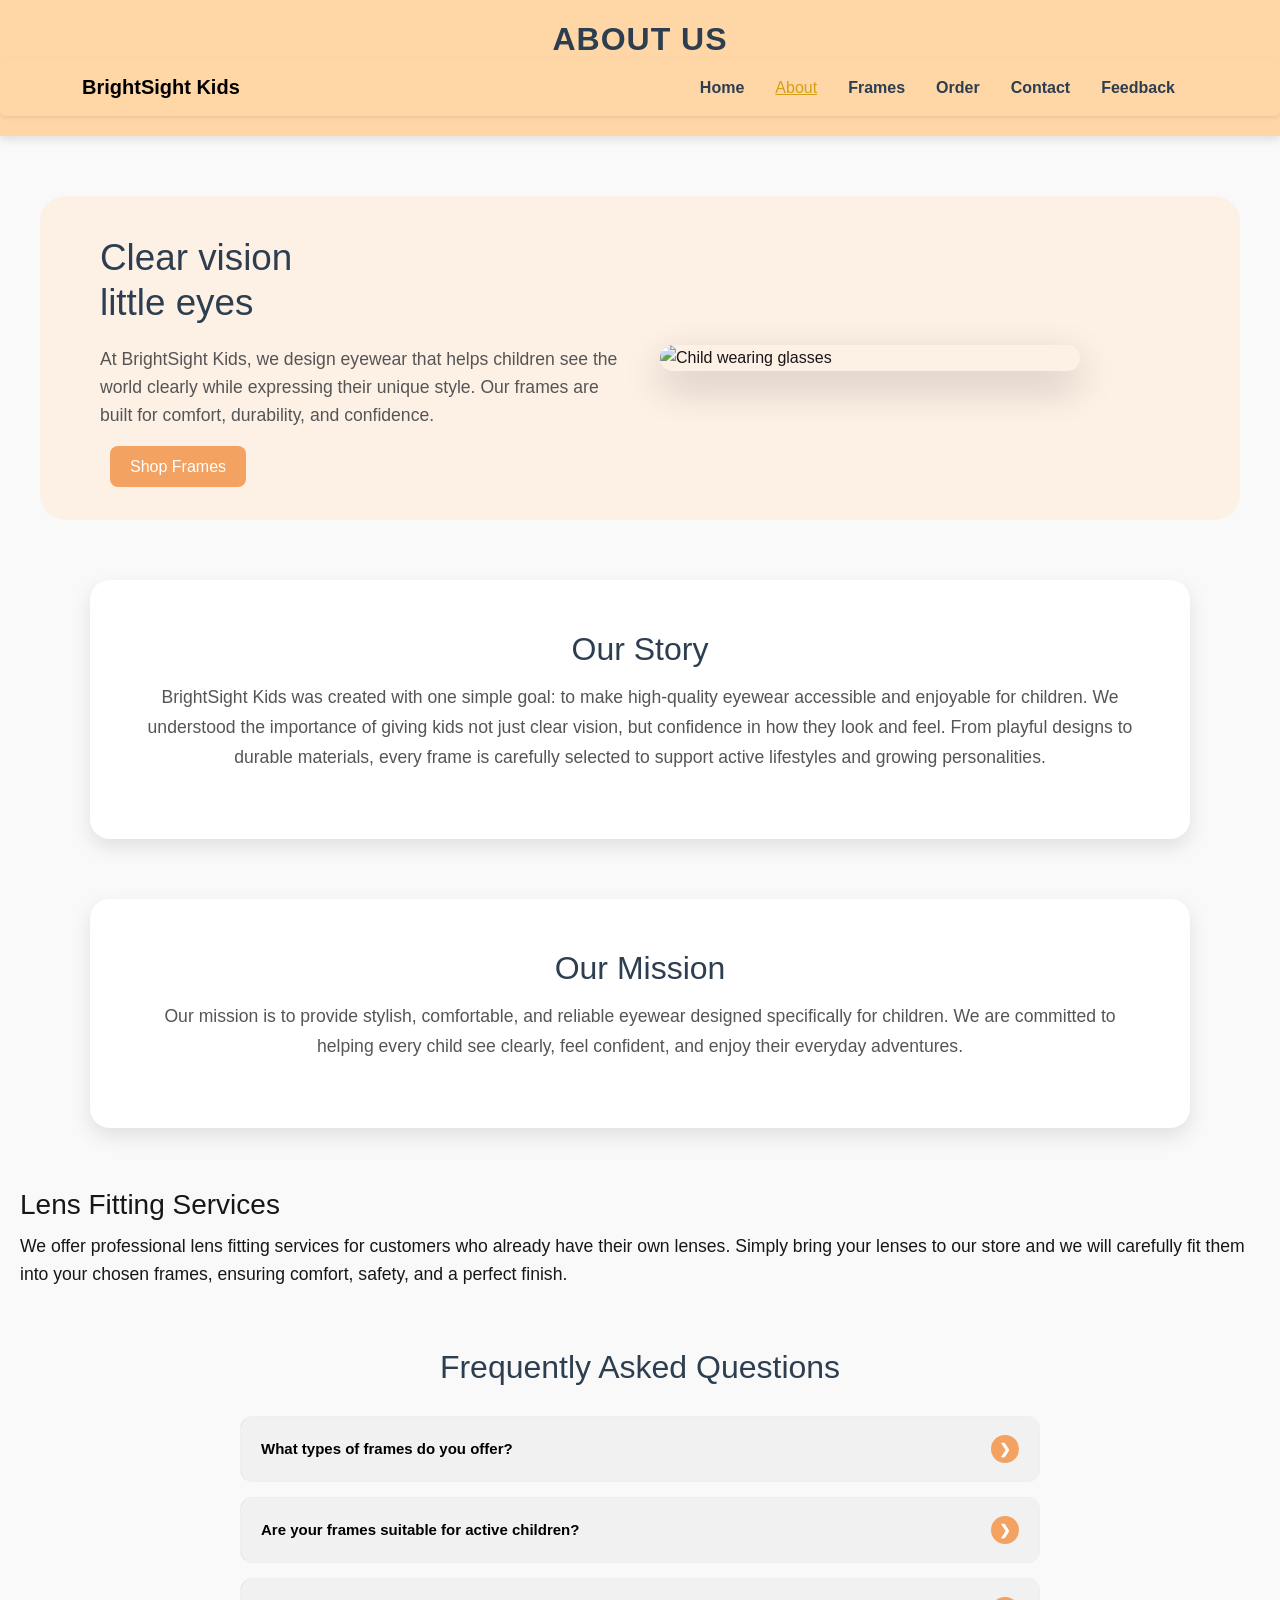
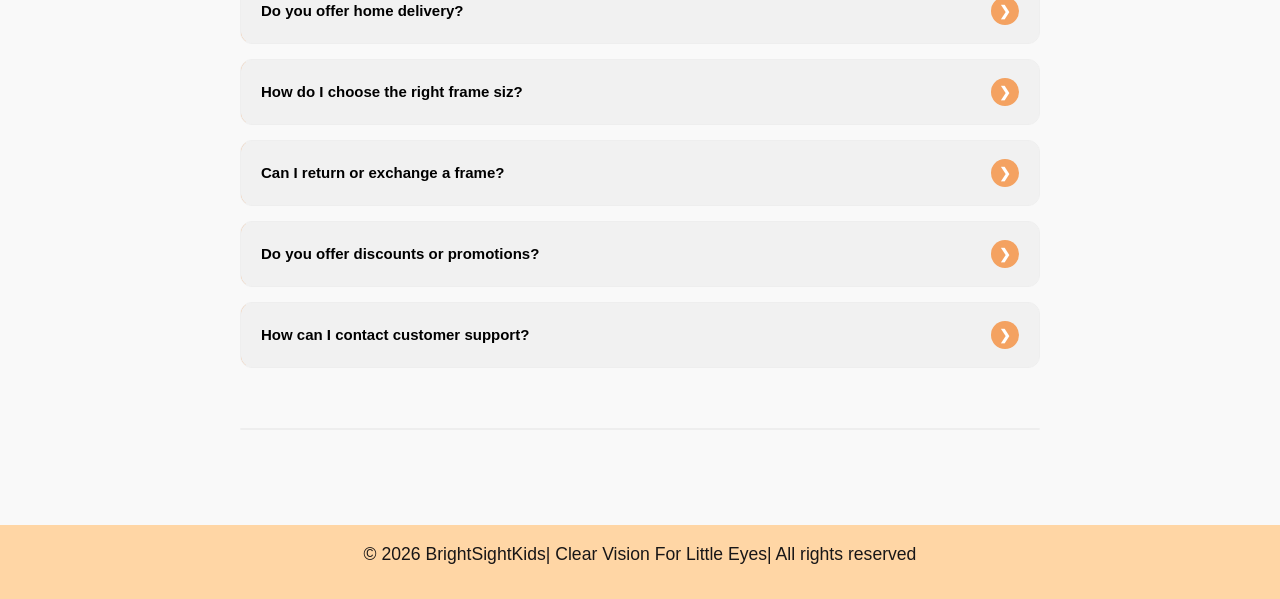
==== about.html @ ea816534 "Update about.html" ====
<!DOCTYPE html>
<html lan="eng">
    <head>
        <meta charset="UTF-8">
        <meta name="viewport" content="width=device-width, initial scale=1.0">
        <title>About BrightSight Kids</title>

    <!--Bootstrap CSS-->
    <link href="https://cdn.jsdelivr.net/npm/bootstrap@5.3.0/dist/css/bootstrap.min.css" rel="stylesheet">
    <!--Custom CSS-->
    <link rel="stylesheet" href="styles.css">

    </head>
    <body>
        
     <!--Bootstrap JS and dependencies-->
     <script src="https://cdn.jsdelivr.net/npm/@popperjs/core@2.11.6/dist/umd/popper.min.js"></script>
     <script src="https://cdn.jsdelivr.net/npm/bootstrap@5.3.0/dist/js/bootstrap.min.js"></script>

     <header>

        <h1>ABOUT US</h1>
        
         <nav class="navbar navbar-expand-lg navbar-light bg-pink shadow-sm rounded">
            <div class="container">
                <a class="navbar-brand fw-bold" href="index.html">BrightSight Kids</a>
                <button class="navbar-toggler" type="button" data-bs-toggle="collapse" data-bs-target="#navbarNav"
                aria-controls="navbarNav" aria-expanded="false" aria-label="Toggle navigation">
                    <span class="navbar-toggler-icon"></span>
                </button>

                <div class="collapse navbar-collapse" id="navbarNav">
                    <ul class="navbar-nav ms-auto">
                        <li class="nav-item">
                            <a class="nav-link fw-bold" href="index.html">Home</a>
                        </li>

                        <li class="nav-item">
                            <a class="nav-link active" href="about.html">About</a>
                        </li>  

                        <li class="nav-item">
                            <a class="nav-link fw-bold" href="products.html">Frames</a>
                        </li>

                        <li class="nav-item">
                            <a class="nav-link fw-bold" href="order.html">Order</a>
                        </li>

                        <li class="nav-item">
                            <a class="nav-link fw-bold" href="contact.html">Contact</a>
                        </li>

                        <li class="nav-item">
                            <a class="nav-link fw-bold" href="feedback.html">Feedback</a>
                        </li>
                    </ul>
                    </div>
            </div>
        </nav>
        
     </header>

<main>      
<section class="about-hero">

  <!-- LEFT TEXT -->
  <div class="about-text">
    <h1>Clear vision <br> little eyes</h1>

    <p>
      At BrightSight Kids, we design eyewear that helps children see the world clearly 
      while expressing their unique style. Our frames are built for comfort, durability, 
      and confidence.
    </p>
      
 <a href="products.html" class="btn-primary">Shop Frames</a>
  </div>

  <!-- RIGHT IMAGE -->
  <div class="about-image">
    <img src="https://i.pinimg.com/1200x/1b/c0/e7/1bc0e75b528fb33f37529cb65452feb9.jpg" alt="Child wearing glasses">
  </div>

</section>


<section class="about-section">

  <h2>Our Story</h2>

  <p>
    BrightSight Kids was created with one simple goal: to make high-quality eyewear 
    accessible and enjoyable for children. We understood the importance of giving kids 
    not just clear vision, but confidence in how they look and feel.
    
    From playful designs to durable materials, every frame is carefully selected to 
    support active lifestyles and growing personalities.
  </p>
</section>

<section class="about-section">

  <h2>Our Mission</h2>

  <p>
    Our mission is to provide stylish, comfortable, and reliable eyewear designed 
    specifically for children. We are committed to helping every child see clearly, 
    feel confident, and enjoy their everyday adventures.
  </p>

</section>
    
<section class="lens-card">

  <h3>Lens Fitting Services</h3>

  <p>
    We offer professional lens fitting services for customers who already have their 
    own lenses. Simply bring your lenses to our store and we will carefully fit them 
    into your chosen frames, ensuring comfort, safety, and a perfect finish.
  </p>

</section>

    
<section class="faq-section">

<h2>Frequently Asked Questions</h2>
    
      <div class="faq-container">
          <div class="faq-item">
              <button class="faq-question">
                  What types of frames do you offer?
               <span class="arrow">❯
              </button>
      <div class="faq-answer">
        <p>We offer a variety of stylish, durable, and comfortable eyewear frames designed specifically for children of all ages.</p>
      </div>
    </div>

    <div class="faq-item">
      <button class="faq-question">
          Are your frames suitable for active children?
      <span class="arrow">❯
      </button>     
<div class="faq-answer">
        <p>Yes! Our frames are built with durability in mind and are perfect for kids who are always on the move.</p>
      </div>
    </div>

    <div class="faq-item">
      <button class="faq-question">
          Do you offer home delivery?
      <span class="arrow">❯
      </button>
      <div class="faq-answer">
        <p>Yes, we offer home delivery as well as convenient in-store pickup options.</p>
      </div>
    </div>
    
 <div class="faq-item">
      <button class="faq-question">
          How do I choose the right frame siz?
          <span class="arrow">❯
      </button>
      <div class="faq-answer">
        <p>You can refer to our size guide or visit our store for assistance in selecting the perfect fit for your child.</p>
      </div>
    </div>

    <div class="faq-item">
      <button class="faq-question">
          Can I return or exchange a frame?
      <span class="arrow">❯
      </button>
      <div class="faq-answer">    
 <p>Yes, we offer exchanges within a specified period if the frame is unused and in original condition.</p>
      </div>
    </div>

    <div class="faq-item">
      <button class="faq-question">
          Do you offer discounts or promotions?
      <span class="arrow">❯
      </button>
      <div class="faq-answer">
        <p>Yes! We regularly offer promotions and special deals on selected frames.</p>
      </div>
    </div>
    
 <div class="faq-item">
      <button class="faq-question">
          How can I contact customer support?
    <span class="arrow">❯
      </button>
      <div class="faq-answer">
        <p>You can contact us through the Contact page or visit our store for assistance.</p>
      </div>
    </div>
          
  </div>
</section>
 <div class="faq-container">
    <div class="faq-item active">
</main>
     
<script>
const questions = document.querySelectorAll(".faq-question");

questions.forEach(btn => {
    btn.addEventListener("click", () => {
        const item = btn.parentElement;

        document.querySelectorAll(".faq-item").forEach(i => {
            if (i !== item) i.classList.remove("active");
        });

        item.classList.toggle("active");
        
  });
});
</script>

     <footer>
        <p>&copy; 2026 BrightSightKids| Clear Vision For Little Eyes| All rights reserved</p>
     </footer>
    </body>
</html>
---- styles.css ----
body {
    font-family: Verdana, sans-serif;
    color:rgb(24, 22, 23);
    background-color: #f9f9f9;
    margin: 0;
    padding: 0;
    line-height: 1.6;
}

header{
    background-color: #ffd6a5;
    color: #2c3e50;
    padding: 20px 0;
    text-align: center;
    font-family: 'Inter', sans-serif;
    font-size: 1rem;
    box-shadow: 0 4px 8px rgba(0,0,0,0.1);
}


header h1 {
    font-size: 2rem;
    font-weight: 600;
    font-family:'Poppins', sans-serif;
    margin: 0;
    letter-spacing: 1px;
}

.bg-pink {
    background-color: #ffd6a5 !important;
}

.navbar-nav .nav-link{
    color: #2c3e50 !important;
    margin-right: 15px;
    transition: background-color 0.3s, color 0.3s;
    border-radius: 5px;
    padding: 5px 10px;
}
.navbar-nav .nav-link:hover{
    background-color: lightpink !important;
    color: #fff !important;
    text-decoration: underline;
}
.navbar-nav .nav-link.active{
    color: #d4a017 !important;
    text-decoration: underline;
}

.about-hero {
    display: flex;
    align-items: center;
    gap: 40px;
    max-width: 1200px;  
    margin: 40px auto;   
    padding: 40px 60px;
    background: #fdf1e6;
    border-radius: 25px;
    animation: fadeUp 0.8s ease;
}

@keyframes fadeUp {
    from {
        opacity: 0;
        transform: translateY(20px);
    }
    to { 
        opacity: 1;
        transform: translateY(0);
    }
}

.about-text {
    flex: 1;
}

.about-text h1 {
    font-size: 2.3rem;
    color: #2c3e50;
    margin-bottom: 20px;
}

.about-text p {
    color: #555;
    line-height: 1.6;
    margin-bottom: 25px;
}

.about-image {
    flex: 1;
}

.about-image img {
    width: 100%;
    max-width: 420px;
    max-height: 300px;
    object-fit: cover;
    border-radius: 20px;
    box-shadow: 0 15px 40px rgba(0,0,0,0.2);
}

.about-section {
    max-width: 1100px;             
    margin: 60px auto;   
    padding: 50px;
    background: white;
    border-radius: 20px;
    box-shadow: 0 8px 20px rgba(0,0,0,0.10);  
}

.about-section h2 {
    font-family: 'Poppins', sans-serif;
    font-size: 2rem;
    margin-bottom: 15px;
    color: #2c3e50;
    text-align:center;
}
.about-section p {
    color: #555;
    line-height: 1.7;
    text-align: center;
}

.faq-section {
    width: 90%;
    margin: 60px auto;
    text-align: center;
}

.faq-section h2 {
    font-family: 'Poppins', sans-serif;
    font-size: 2rem;
    margin-bottom: 30px;
    color: #2c3e50;
}

.faq-container {
    max-width: 800px;
    margin: auto;
}

/* EACH ITEM */
.faq-item {
    background: #f5f5f5;
    margin-bottom: 15px;
    border: 1px solid #eee;
    border-radius: 12px;
    overflow: hidden;
    transition: 0.3s;
    position: relative;
}
.faq-item::before {
    content: "";
    position: absolute;
    left: 0;
    top: 0;
    height: 100%;
    width: 5px;
    background: #f4a261;
    border-radius: 5px;
}
    

.faq-question {
    font-weight: 600;
    width: 100%;
    padding: 18px 20px;
    text-align: left;
    background: #f1f1f1;
    border: none;
    font-size: 15px;
    cursor: pointer;
    position: relative;
    display: flex;
    justify-content: space-between;
    align-items: center;
}

.faq-item.active .faq-question {
    background: #f4a261;   
    color: white;
}

.faq-answer {
    max-height: 0;
    overflow: hidden;
    background: white;
    transition: max-height 0.3s ease;
    padding: 0 20px;
}

.faq-answer p {
    margin: 15px 0;
}

.faq-item.active .faq-answer {
    max-height: 150px;
    padding: 10px 20px 15px;
}
.arrow{
    background: #f4a261;
    color: white;
    border-radius: 50%;
    padding: 6px 10px;
    font-size: 14px;
    width: 28px;
    height: 28px;
    display: flex;
    align-items: center;
    justify-content: center;
    transition: 0.3s;
}
.faq-item.active .arrow {
    transform: rotate(90deg);
    width: 28px;
    height: 28px;
    background: #f4a261;
    color: white;
    border-radius: 50%;
    dispaly: flex;
}
.split-section{
    display: flex;
    align-items: center;
    justify-content: space-between;
    gap: 60px;
    padding: 40px 20px;
    max-width: 1100px;
    margin: 40px auto;
    background: #e0e4ea;
    border-radius: 20px;
}

/*left side text*/
.section-text{
    flex: 1;
}
/* TEXT */
.section-text p{
    color: #555;
    line-height: 1.6;
    margin-bottom: 20px;
}
.section-text h1{
    font-size: 2.5rem;
    font-weight: bold;
    color: #2c3e50;
    margin-bottom: 15px;
}
.section-text h2{
    font-family: 'Poppins', sans-serif;
    font-weight: 600;
    font-size: 2rem;
    color: #2c3e50;
}
        
/*right grid*/
.section-grid{
    flex: 1;
    display: grid;
    grid-template-columns: repeat(2,1fr);
    gap: 20px;
}
/*product card*/
.section-card{
    background: #ffffff;
    padding: 18px;
    border-radius: 18px;
    text-align: center;
    box-shadow: 0 10px 25px rgba(0,0,0,0.08);
    transition: transform 0.25s ease;
}
.section-card:hover{
    transform: translateY(-6px);
}
.section-card img{
    width: 100%;
    height: 150px;
    object-fit: cover;
    border-radius: 12px;
}
.card-title{
    margin-top: 12px;
    font-weight: 600;
}

/*mobile responsiveness*/
@media (max-width: 768px) {
    .split-section{
        flex-direction: column;
    }
    
    .section-grid{
        grid-template-columns: 1fr;
    }
}

main{
    padding: 20px;
    max-width: 100%;
    margin: 0 auto;
}
main img{
    max-width: 100%;
    height: auto;
    display: block;
    margin: 20px 0;
}
.main-container{
    width: 70%;
    margin: auto;
}

.page-content{
    padding: 60px 20px;
}
.page-content p{
    margin-top: 30px;
}

p{
    font-size: 1.1em;
}

a{
    color:lightpink;
    text-decoration: none;
}
a:hover{
    text-decoration: underline;
}

img{
    border: none;
    border-radius: 10px
}

.image-row {
    display: flex;
    justify-content: center;
    gap: 20px;
    flex-wrap: wrap;
}
.item {
    text-align: center;
    background-color: #fff0f5;
    padding: 15px;
    border-radius: 12px;
    width: 180px;
    box-shadow: 0 4px 8px rgba(0,0,0,0.1);
}

.item p{
    margin: 3px 0;
    text-align: left;
    line-height: 1.2;
    font-size: 14px
}

.item img {
    width: 180px;
    height: 180px;
    object-fit: cover;
    border: none;
    border-radius: 10px;
}

.image-row img {
    width: 200px;
    height: 200px;
    object-fit: cover;
    border: none;
    border-radius: 10px;
}

.age-nav{
    display: flex;
    gap: 20px;
    margin: 40px 0;
}
 .age-card{
    display: flex;
    align-items: center;
    gap: 15px;
    background: white;
    border-radius: 14px;
    padding: 12px;
    text-decoration: none;
    color: black;
    width: 300px;
    box-shadow: 0 4px 14px rgba(0,0,0,0.08);
    transition: transform 0.3s ease, box-shadow 0.3s ease;
 }
.age-card:hover{
    transform: translateY(-4px);
    box-shadow: 0 8px 24px rgba(0,0,0,0.15);
}
.age-card img{
    width: 70px;
    height: 70px;
    border-radius: 10px;
    object-fit: cover;
}

.age-info span{
    font-size: 14px;
    color: #777;
}

.age-info strong {
    display: block;
    font-size: 16px;
}
 
 .gender-title {
    margin-top: 30px;
    margin-bottom: 15px;
    font-size: 20px;
    color: #444;
}

.collection-section {
    padding: 60px 20px;
}
.product-grid {
    display: grid;
    grid-template-columns: repeat(auto-fit, minmax(250px, 1fr));
    gap: 20px;
    margin-bottom: 40px;
}

.product-grid img{
    width: 100%;
    height: 180px;
    border-radius: 8px;
    box-shadow: 0 4px 12px rgba(0,0,0,0.1);
    object-fit: cover;
    margin-bottom: 10px;
}
/*for product cards accross all pages*/
.product-card{
    background: #ffffff;
    border: 1px solid #ddd;
    border-radius: 10px;
    position: relative;
    padding: 20px;
    box-shadow: 0 6px 18px rgba(0,0,0,0.08);   
}

.product-card img{
    width: 100%;
    height: 180px;
    object-fit: cover;
    border-radius: 8px;
    margin-bottom: 10px;
}

.product-name{
    margin-top: 8px;
    font-size: 15px;
    font-weight: 600;
}

.product-size{
    font-size: 13px;
    color: #666;
    margin: 2px 0;
}

.product-price{
    font-size: 14px;
    font-weight: bold;
    color: #000;
    margin-top: 4px;
}
h3 {
    margin: 10px 0;
}
.small-boxes{
    display: flex;
    gap: 20px;
    margin-top: 15px;
}
small-boxes div{
    width: 180px;
}
    
 /*contact page css*/
.contact-form{
    max-width: 600px;
    margin: auto;
    margin-bottom: 60px;
}
.form-control:focus{
    border-color: #f4a261;
    box-shadow: 0 0 0 0.2rem rgba(244,162,97,0.25);
}
.contact-details{
    text-align: center;
    margin-top: 30px;
}
.contact-title {
    text-align: center;
    font-weight: 600px;
    margin-top: 40px;
}
.required{
    color: #f4a261;
    font-weight: bold;
}
.contact-subtitle {
    text-align: center;
    color: #666;
    margin-bottom: 20px;
}
.peach-section{
    background: #FFF1E6;
    padding: 60px 20px;
    margin-top: 50px;
    position: relative;
}
.info-box{
    background: #ffffff;
    border-radius: 14px;
    padding: 28px;
    max-width: 420px;
    margin: auto;
    box-shadow: 0 12px 30px rgba(0,0,0,0.08);
}
.peach-section::after{
    content:"";
    position: absolute;
    bottom: 0;
    left: 0;
    width: 100%;
    height: 80px;
    background: #ffffff;
    border-top-left-radius: 100% 80px;
    border-top-right-radius: 100px 80px;
}
    
.info-box h3{
        text-align: center;
        margin-bottom: 20px;
}
.info-item{
    display: block;
    gap: 14px;
    margin-bottom: 18px;
    font-size: 15px;
    color: #333;
}
.icon{
    color: #FF6A00;
    font-size: 20px;
}
    
    
.name-input{
    padding: 10px;
    border-radius: 8px;
}

/*feedback page css*/
.feedback-form{
    max-width: 600px;
    margin: auto;
}
.example-text{
    font-size: 0.85rem;
    color: #777;
}
.feedback-title{
    margin-top: 60px;
    text-align: center;
}

/*order page and frames pages*/
.order-form {
    max-width: 700px;
    margin: auto;
    background: white;
    padding: 30px;
    border-radius: 12px;
    box-shadow: 0 6px 20px rgba(0,0,0,0.08);
}
.section-title {
    margin-top: 30px;
    margin-bottom: 10px;
    font-weight: bold;
}
.total {
    margin-top: 15px;
    font-size:  18px;
}
    
label {
    display: block;
    margin-top: 15px;
    margin-bottom: 6px;
    font-weight: bold;
}
input[type="number"],
input[type="text"],
input[type="email"],
select,
textarea {
    width: 100%;
    padding: 10px;
    margin-top: 5px;
    border: 1px solid #ccc;
    border-radius: 5px;
}
input[type="radio"] {
    margin-top: 12px;
    margin-right: 8px;
}
.selected-box {
    background: #fff3e0;
    padding: 15px;
    border-radius: 8px;
}
    .next-btn,
    .submit-btn {
        background: #f57c00;
        color: white;
        border: none;
        padding: 14px 25px;
        margin-top: 25px;
        border-radius: 6px;
        font-size: 16px;
        cursor: pointer;
    }
.next-btn:hover,
.submit-btn:hover {
    background: #e06d00;
}
        
textarea {
    height: 100px;
}
.top-check{
    position: absolute;
    top: 15px;
    right: 15px;
}
.top-check input[type="checkbox"]{
   width: 18px;
   height: 18px;
   cursor: pointer;
}
.btn-primary{
    background-color: #f4a261 !important;
    color: white;
    border: none;
    padding: 12px 20px;
    border-radius: 8px;
    text-decoration: none;
    margin: 10px;
    cursor: pointer;
}
.btn-outline{
    border: 2px solid #f4a261;
    color:#f4a261;
    padding: 10px 18px;
    border-radius: 8px;
    text-decoration: none;
}
footer{
    width: 100%;
    background-color:#ffd6a5;
    text-align: center;
    padding: 15px;
    margin-top: 60px;
}
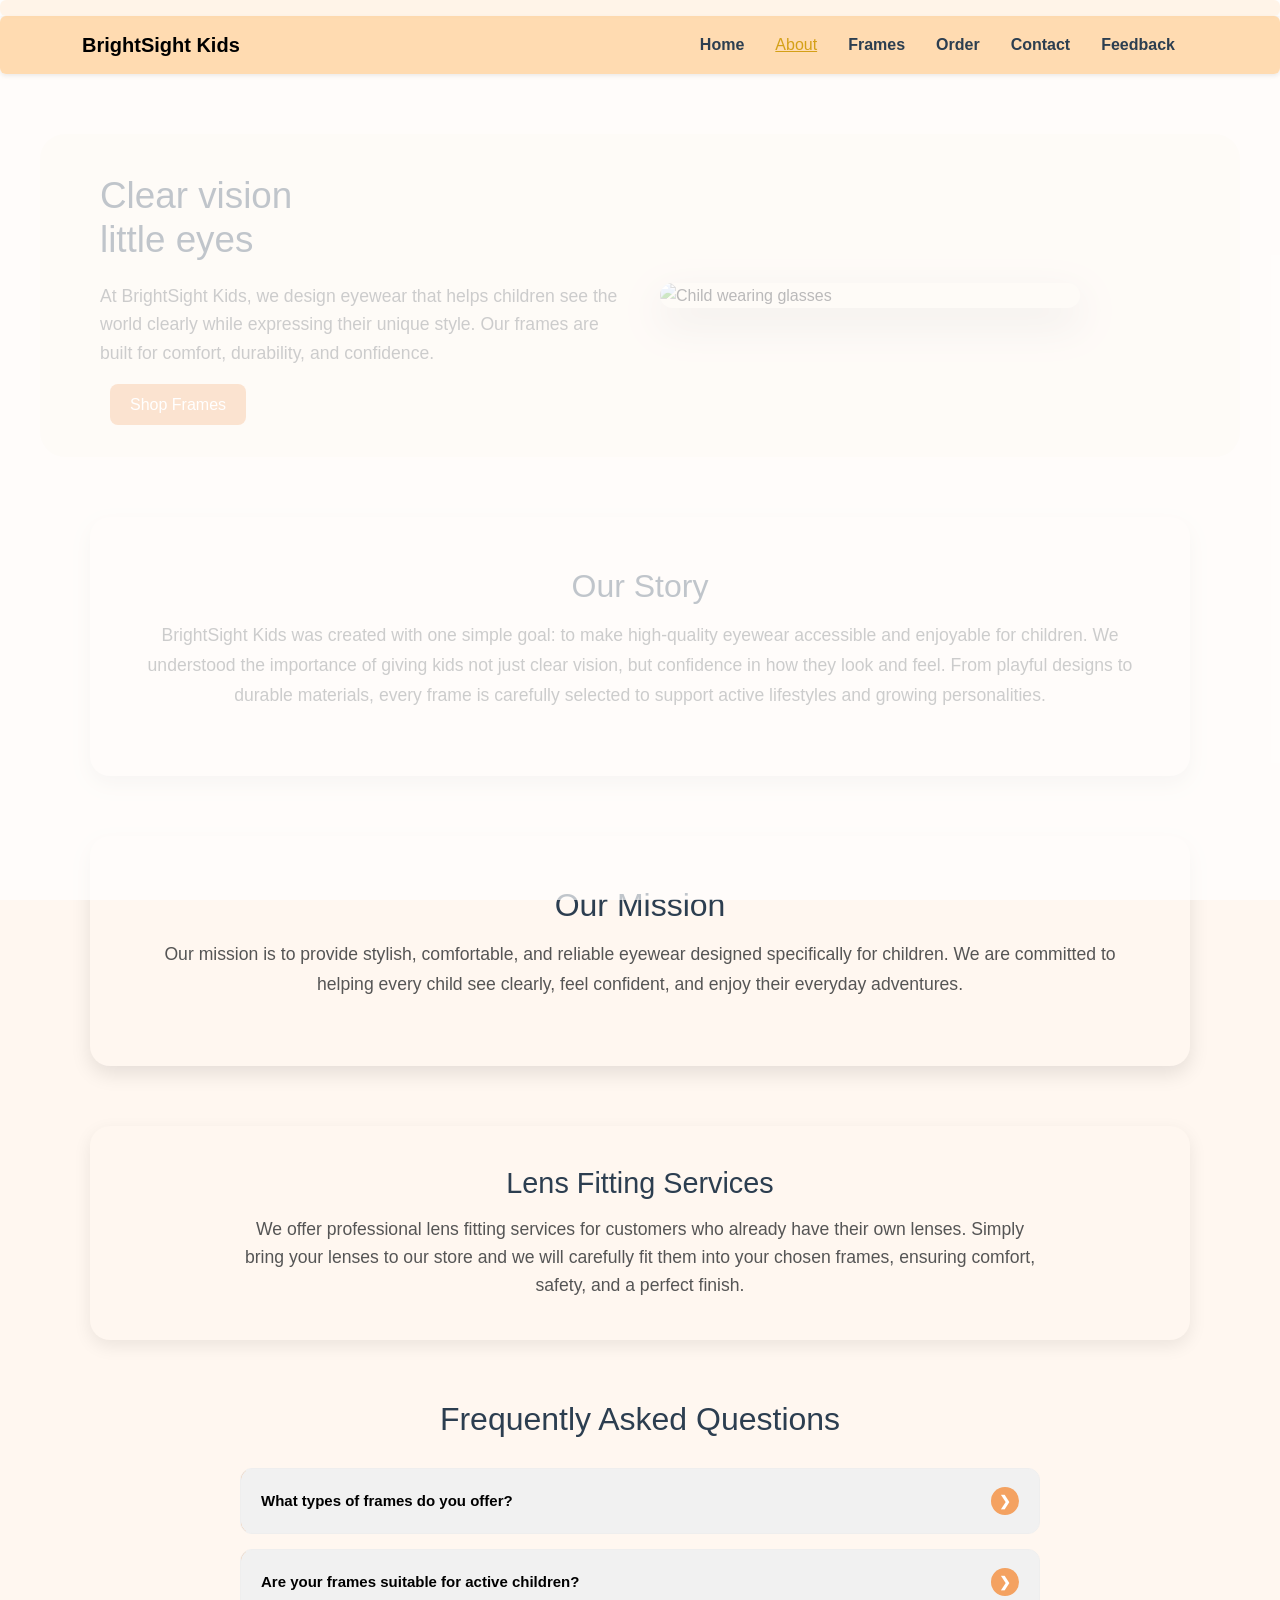
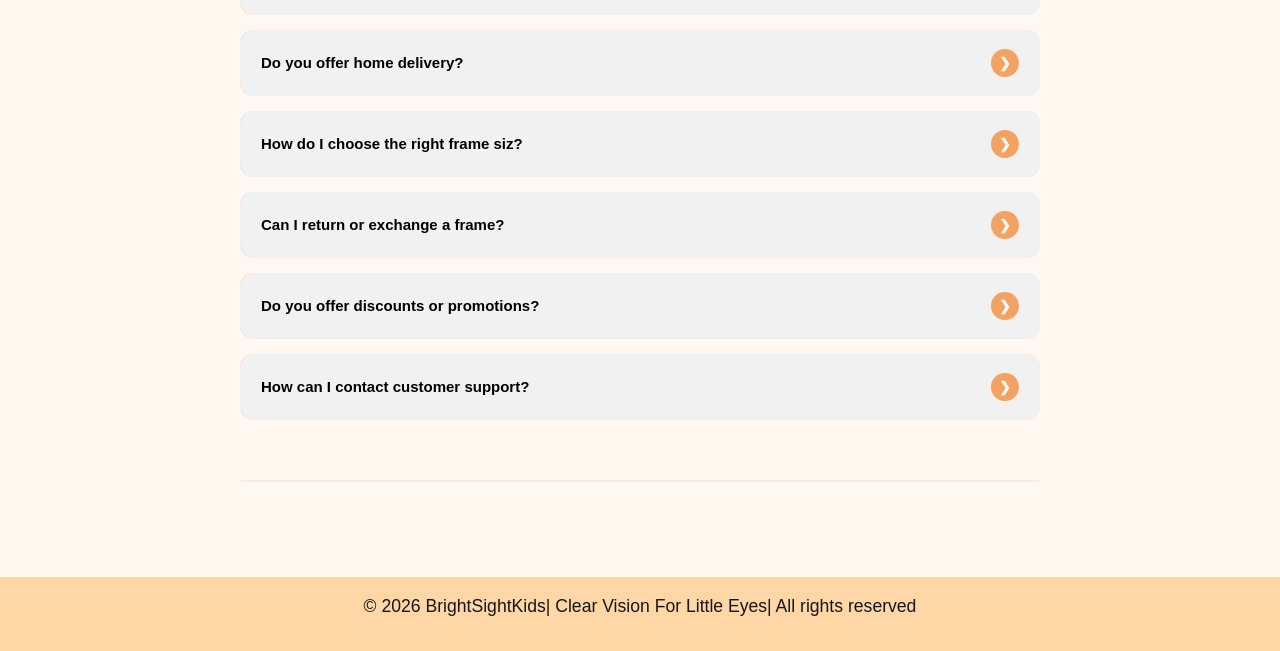
==== commit a9a734c3: "Update about.html" ====
--- a/about.html
+++ b/about.html
@@ -17,9 +17,10 @@
      <script src="https://cdn.jsdelivr.net/npm/@popperjs/core@2.11.6/dist/umd/popper.min.js"></script>
      <script src="https://cdn.jsdelivr.net/npm/bootstrap@5.3.0/dist/js/bootstrap.min.js"></script>
 
-     <header>
-
-        <h1>ABOUT US</h1>
+      <header><header class="navbar navbar-expand-lg navbar-light bg-pink shadow-sm rounded"> 
+    </nav>
+</header>
+
         
          <nav class="navbar navbar-expand-lg navbar-light bg-pink shadow-sm rounded">
             <div class="container">
--- a/styles.css
+++ b/styles.css
@@ -1,33 +1,41 @@
 body {
-    font-family: Verdana, sans-serif;
+    font-family: 'Poppins', sans-serif;
     color:rgb(24, 22, 23);
-    background-color: #f9f9f9;
+    background-color: #fff7f0;
     margin: 0;
     padding: 0;
     line-height: 1.6;
 }
 
 header{
-    background-color: #ffd6a5;
-    color: #2c3e50;
-    padding: 20px 0;
-    text-align: center;
-    font-family: 'Inter', sans-serif;
-    font-size: 1rem;
-    box-shadow: 0 4px 8px rgba(0,0,0,0.1);
+    margin: 0;
+    padding: 0;
 }
 
 
 header h1 {
-    font-size: 2rem;
+    font-size: 2.4rem;
     font-weight: 600;
     font-family:'Poppins', sans-serif;
     margin: 0;
-    letter-spacing: 1px;
+    letter-spacing: 2px;
+    color: #2c3e50
+}
+
+header::before {
+    content: "";
+    position: absolute;
+    inset: 0;
+    background: rgba(255, 255, 255, 0.7);
+}
+
+header * {
+    position: relative;
+    z-index: 1;
 }
 
 .bg-pink {
-    background-color: #ffd6a5 !important;
+    background-color: rgba(255, 214, 165, 0.85) !important;
 }
 
 .navbar-nav .nav-link{
@@ -103,7 +111,7 @@
     max-width: 1100px;             
     margin: 60px auto;   
     padding: 50px;
-    background: white;
+    background: #fff7f0;
     border-radius: 20px;
     box-shadow: 0 8px 20px rgba(0,0,0,0.10);  
 }
@@ -120,6 +128,34 @@
     line-height: 1.7;
     text-align: center;
 }
+
+
+.lens-card {
+    max-width: 1100px;
+    margin: 40px auto;
+    padding: 40px;
+
+    background: #fff7f0; 
+    border-radius: 20px;
+
+    box-shadow: 0 6px 18px rgba(0,0,0,0.08);
+    text-align: center;
+}
+
+.lens-card h3 {
+    font-size: 1.8rem;
+    color: #2c3e50;
+    margin-bottom: 15px;
+    font-family: 'Poppins', sans-serif;
+}
+
+.lens-card p {
+    color: #555;
+    line-height: 1.6;
+    max-width: 800px;
+    margin: auto;
+}
+
 
 .faq-section {
     width: 90%;
@@ -217,7 +253,7 @@
     background: #f4a261;
     color: white;
     border-radius: 50%;
-    dispaly: flex;
+    display: flex;
 }
 .split-section{
     display: flex;
@@ -227,7 +263,7 @@
     padding: 40px 20px;
     max-width: 1100px;
     margin: 40px auto;
-    background: #e0e4ea;
+    background: transparent;
     border-radius: 20px;
 }
 
@@ -283,6 +319,64 @@
     margin-top: 12px;
     font-weight: 600;
 }
+
+.hero {
+    max-width: 1100px;
+    margin: 0 auto;
+    text-align: center;
+    padding: 40px 20px;
+}
+
+.hero-image img {
+    width: 100%;
+    height: 320px;
+    object-fit: cover;
+    border-radius: 12px;
+}
+
+.hero-image img {
+    filter: brightness(0.95);
+}
+
+.hero-content {
+    margin-top: 40px;
+}
+
+.hero-content h1 {
+    font-size: 36px;
+    font-weight: 600;
+    color: #2c3e50;
+
+    margin-bottom: 10px;
+}
+
+.hero-content p {
+    max-width: 600px;
+    margin: 0 auto 20px;
+
+    color: #555;
+    font-size: 16px;
+}
+
+.hero-btn {
+    background: #f4a261;
+    color: white;
+
+    padding: 12px 25px;
+    border-radius: 8px;
+
+    text-decoration: none;
+    display: inline-block;
+
+    transition: 0.3s ease;
+}
+
+.hero-btn:hover {
+    background: #e38b3a;
+}
+
+
+
 
 /*mobile responsiveness*/
 @media (max-width: 768px) {
@@ -373,38 +467,75 @@
     border-radius: 10px;
 }
 
+.intro-text {
+    text-align: center;
+
+    font-size: 1.1rem;
+    color: #555;
+
+    margin: 30px 0;
+}
 .age-nav{
     display: flex;
-    gap: 20px;
-    margin: 40px 0;
+    justify-content: center;
+    gap: 25px;
+    margin: 40px auto;
+    max-width: 1000px;
+    
 }
  .age-card{
     display: flex;
     align-items: center;
     gap: 15px;
-    background: white;
+    background: fff7f0;
     border-radius: 14px;
     padding: 12px;
     text-decoration: none;
     color: black;
-    width: 300px;
-    box-shadow: 0 4px 14px rgba(0,0,0,0.08);
-    transition: transform 0.3s ease, box-shadow 0.3s ease;
+    width: 280px;
+    box-shadow: 0 6px 18px rgba(0,0,0,0.08);
+    transition: all 0.3s ease;
  }
+.age-card:hover {
+    transform: translateY(-8px) scale(1.02);   
+    background: #f4a261;  
+    color: white;         
+    box-shadow: 0 12px 30px rgba(0,0,0,0.15);
+}
+
+.age-card:hover img {
+    transform: scale(1.05);
+}
+
+.age-card .arrow {
+    transition: transform 0.3s ease, background 0.3s;
+    background: #f4a261;
+    color: white;
+}
+
+.age-card:hover .arrow {
+    transform: translateX(5px); 
+    background: white;
+    background: #f4a261;
+    color: f4a261;
+}
+
 .age-card:hover{
-    transform: translateY(-4px);
-    box-shadow: 0 8px 24px rgba(0,0,0,0.15);
+    transform: translateY(-6px);
+    box-shadow: 0 12px 30px rgba(0,0,0,0.12);
+    color: white;
 }
 .age-card img{
     width: 70px;
     height: 70px;
-    border-radius: 10px;
+    border-radius: 12px;
     object-fit: cover;
+    transition: transform 0.3s ease;
 }
 
 .age-info span{
     font-size: 14px;
-    color: #777;
+    color: white;
 }
 
 .age-info strong {
@@ -420,18 +551,62 @@
 }
 
 .collection-section {
-    padding: 60px 20px;
-}
+    padding: 30px;
+    max-width: 1100px;
+    background: white;
+    border-radius: 20px;
+    box-shadow: 0 6px 18px rgba(0,0,0,0.05);  
+    gap: 20px;
+    margin: 20px auto;
+}
+
+.collection-section p {
+    text-align: center;  
+    max-width: 600px;
+    margin: 0 auto 20px;
+}
+
 .product-grid {
     display: grid;
-    grid-template-columns: repeat(auto-fit, minmax(250px, 1fr));
-    gap: 20px;
+    grid-template-columns: repeat(3, 250px);
+    gap: 15px;
     margin-bottom: 40px;
-}
-
+    justify-content: center;  
+}
+
+.collection-section h2 {
+    font-size: 26px;
+    font-weight: 600;
+    text-align: center; 
+    color: #2c3e50;
+    margin-bottom: 10px;
+    position: relative;
+    display: inline-block;
+}
+
+.collection-section h2::after {
+    content: "";
+    display: block;
+    width: 40px;
+    height: 3px;
+    background: #f4a261;
+    margin-top: 6px;
+    border-radius: 3px;
+}
+
+.gender-title {
+    text-align: center; 
+    font-size: 16px;
+    font-weight: 500;
+    color: #f4a261;
+    margin: 25px 0 15px;
+    text-transform: uppercase;
+    letter-spacing: 1px;
+    
+}
 .product-grid img{
     width: 100%;
-    height: 180px;
+    height: 130px;
     border-radius: 8px;
     box-shadow: 0 4px 12px rgba(0,0,0,0.1);
     object-fit: cover;
@@ -439,20 +614,40 @@
 }
 /*for product cards accross all pages*/
 .product-card{
-    background: #ffffff;
+    background: white;
     border: 1px solid #ddd;
     border-radius: 10px;
     position: relative;
-    padding: 20px;
-    box-shadow: 0 6px 18px rgba(0,0,0,0.08);   
+    padding: 10px;
+    box-shadow: 0 4px 12px rgba(0,0,0,0.08);  
+    text-align: center;
+    overflow: hidden;
 }
 
 .product-card img{
     width: 100%;
-    height: 180px;
+    height: 130px;
     object-fit: cover;
     border-radius: 8px;
     margin-bottom: 10px;
+     transition: transform 0.3s ease;
+}
+
+.product-card:hover img {
+    transform: scale(1.08);
+}
+
+.product-card select,
+.product-card input {
+    
+    width: 80px;       
+    height: 32px;
+
+    padding: 4px;
+    font-size: 12px;
+
+    border-radius: 6px;
+    text-align: center;   
 }
 
 .product-name{
@@ -473,9 +668,26 @@
     color: #000;
     margin-top: 4px;
 }
-h3 {
-    margin: 10px 0;
-}
+
+.product-card h3 {
+    margin: 5px 0 2px;
+    text-align: center;
+    font-size: 15px;
+}
+
+.product-card p {
+    margin: 0;
+    text-align: center;
+    font-weight: 500;
+}
+
+.product-options {
+    display: flex;
+    justify-content: center;
+    gap: 10px;
+    margin-top: 10px;
+}
+
 .small-boxes{
     display: flex;
     gap: 20px;
@@ -484,6 +696,25 @@
 small-boxes div{
     width: 180px;
 }
+
+.top-check {
+    position: absolute;
+    top: 10px;
+    right: 10px;
+}
+
+.top-check input {
+    background: white;
+    border-radius: 4px;
+    padding: 2px;
+}
+
+@media (max-width: 768px) {
+    .product-grid {
+        grid-template-columns: repeat(2, 1fr);
+    }
+}
+
     
  /*contact page css*/
 .contact-form{
@@ -513,6 +744,15 @@
     color: #666;
     margin-bottom: 20px;
 }
+
+.contact-intro {
+    max-width: 700px;        
+    margin: 30px auto;       
+    text-align: center;    
+    font-size: 1.1rem;
+    color: #555;
+}
+
 .peach-section{
     background: #FFF1E6;
     padding: 60px 20px;
@@ -561,19 +801,6 @@
     border-radius: 8px;
 }
 
-/*feedback page css*/
-.feedback-form{
-    max-width: 600px;
-    margin: auto;
-}
-.example-text{
-    font-size: 0.85rem;
-    color: #777;
-}
-.feedback-title{
-    margin-top: 60px;
-    text-align: center;
-}
 
 /*order page and frames pages*/
 .order-form {
@@ -649,6 +876,110 @@
    height: 18px;
    cursor: pointer;
 }
+
+.feedback-layout {
+    display: flex;
+    gap: 60px;
+
+    max-width: 1100px;
+    margin: 60px auto;
+    padding: 20px;
+}
+
+/* LEFT SIDE */
+.feedback-left {
+    flex: 1;
+    padding-top: 60px;
+}
+
+.feedback-left h2 {
+    font-size: 2.5rem;
+    color: #f4a261;
+    margin-bottom: 15px;
+}
+
+.feedback-left p {
+    color: #555;
+    font-size: 1.05rem;
+    line-height: 1.7;
+    margin-bottom: 15px;
+}
+
+.feedback-left h4 {
+    margin-top: 20px;
+    color: #f4a261;
+}
+
+/* RIGHT SIDE FORM CARD */
+.feedback-form-card {
+    flex: 1;
+
+    background: white;
+    padding: 30px;
+    border-radius: 15px;
+
+    box-shadow: 0 8px 25px rgba(0,0,0,0.08);
+}
+
+.feedback-form-card h3 {
+    margin-bottom: 20px;
+    color: #2c3e50;
+}
+
+/* INPUTS */
+.feedback-form-card input,
+.feedback-form-card textarea {
+    width: 100%;
+    padding: 10px;
+    margin-bottom: 15px;
+
+
+border: 1px solid #ccc;
+    border-radius: 6px;
+}
+
+/* SIDE-BY-SIDE INPUTS */
+.form-row {
+    display: flex;
+    gap: 15px;
+}
+
+.form-row div {
+    flex: 1;
+}
+
+.feedback-form-card input:focus,
+.feedback-form-card textarea:focus {
+    border-color: #f4a261;
+    outline: none;
+    box-shadow: 0 0 0 2px rgba(244, 162, 97, 0.2);
+}
+
+
+/* BUTTON */
+.feedback-form-card button {
+    width: 100%;
+    padding: 12px;
+    background: #f4a261;
+    color: white;
+    border: none;
+    border-radius: 6px;
+    cursor: pointer;
+    transform: scale(1.02);  
+    transition: 0.3s ease;
+}
+
+.feedback-form-card button:hover {
+    background: #e38b3a;  
+    transform: scale(1.05);
+}
+
+@media (max-width: 768px) {
+    .feedback-layout {
+        flex-direction: column;
+    }
+}
+
 .btn-primary{
     background-color: #f4a261 !important;
     color: white;
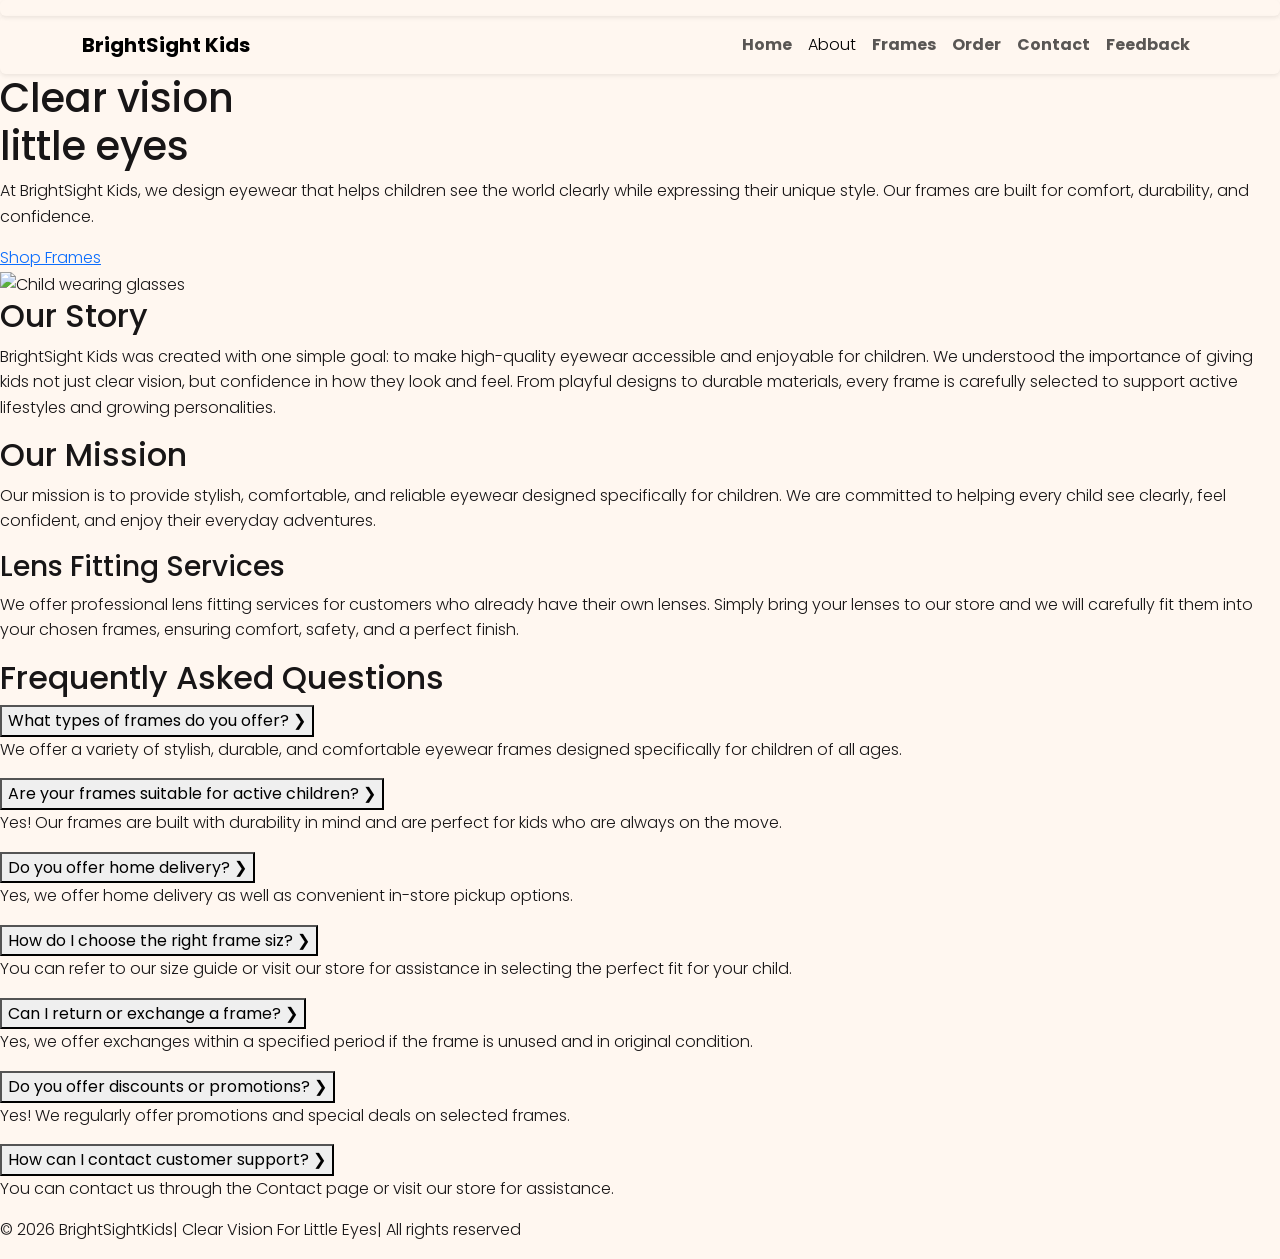
==== commit 5c11e035: "Update about.html" ====
--- a/about.html
+++ b/about.html
@@ -9,6 +9,7 @@
     <link href="https://cdn.jsdelivr.net/npm/bootstrap@5.3.0/dist/css/bootstrap.min.css" rel="stylesheet">
     <!--Custom CSS-->
     <link rel="stylesheet" href="styles.css">
+        <link href="https://fonts.googleapis.com/css2?family=Poppins:wght@300;400;600&display=swap" rel="stylesheet">
 
     </head>
     <body>
--- a/styles.css
+++ b/styles.css
@@ -1,15 +1,24 @@
 body {
     font-family: 'Poppins', sans-serif;
+    font-weight: 300;
     color:rgb(24, 22, 23);
     background-color: #fff7f0;
     margin: 0;
     padding: 0;
     line-height: 1.6;
 }
-
+h1, h2 {
+    color: #8B5E3C
+h1, h2, h3 {
+    font-family: 'Poppins', sans-serif;
+    font-weight: 600;
+}
+
+    
 header{
     margin: 0;
     padding: 0;
+    position: relative;
 }
 
 
@@ -21,25 +30,16 @@
     letter-spacing: 2px;
     color: #2c3e50
 }
-
-header::before {
-    content: "";
-    position: absolute;
-    inset: 0;
-    background: rgba(255, 255, 255, 0.7);
-}
-
-header * {
-    position: relative;
-    z-index: 1;
-}
-
 .bg-pink {
-    background-color: rgba(255, 214, 165, 0.85) !important;
-}
-
+    background-color: #8B5E3C !important;
+}
+
+.navbar {
+    margin: 0;
+    border-radius: 0 !important;  
+}
 .navbar-nav .nav-link{
-    color: #2c3e50 !important;
+    color: white !important;
     margin-right: 15px;
     transition: background-color 0.3s, color 0.3s;
     border-radius: 5px;
@@ -47,7 +47,7 @@
 }
 .navbar-nav .nav-link:hover{
     background-color: lightpink !important;
-    color: #fff !important;
+    color: #f4a261 !important;
     text-decoration: underline;
 }
 .navbar-nav .nav-link.active{
@@ -329,46 +329,46 @@
 
 .hero-image img {
     width: 100%;
-    height: 320px;
+    height: 500px;
     object-fit: cover;
-    border-radius: 12px;
-}
-
-.hero-image img {
+    object-position: center top;
+    border-radius: 16px;
     filter: brightness(0.95);
 }
 
 .hero-content {
-    margin-top: 40px;
+    margin-top: 60px;
 }
 
 .hero-content h1 {
-    font-size: 36px;
+    font-size: 42px;
     font-weight: 600;
     color: #2c3e50;
-
-    margin-bottom: 10px;
+    letter-spacing: 0.5px;
+    margin-bottom: 15px;
 }
 
 .hero-content p {
     max-width: 600px;
-    margin: 0 auto 20px;
-
-    color: #555;
+    margin: 0 auto 25px;
+    color: #666;
     font-size: 16px;
+    line-height: 1.6;
+    font-weight: 300;
 }
 
 .hero-btn {
     background: #f4a261;
     color: white;
-
-    padding: 12px 25px;
-    border-radius: 8px;
-
+    padding: 14px 28px;
+    border-radius: 10px;
     text-decoration: none;
     display: inline-block;
-
     transition: 0.3s ease;
+    font-size: 15px;
+    font-weight: 500;
+
+    
 }
 
 .hero-btn:hover {
@@ -487,7 +487,7 @@
     display: flex;
     align-items: center;
     gap: 15px;
-    background: fff7f0;
+    background: #fff7f0;
     border-radius: 14px;
     padding: 12px;
     text-decoration: none;
@@ -517,14 +517,9 @@
     transform: translateX(5px); 
     background: white;
     background: #f4a261;
-    color: f4a261;
-}
-
-.age-card:hover{
-    transform: translateY(-6px);
-    box-shadow: 0 12px 30px rgba(0,0,0,0.12);
-    color: white;
-}
+    color: #f4a261;
+}
+
 .age-card img{
     width: 70px;
     height: 70px;
@@ -986,7 +981,7 @@
     border: none;
     padding: 12px 20px;
     border-radius: 8px;
-    text-decoration: none;
+    text-decoration: none;T
     margin: 10px;
     cursor: pointer;
 }
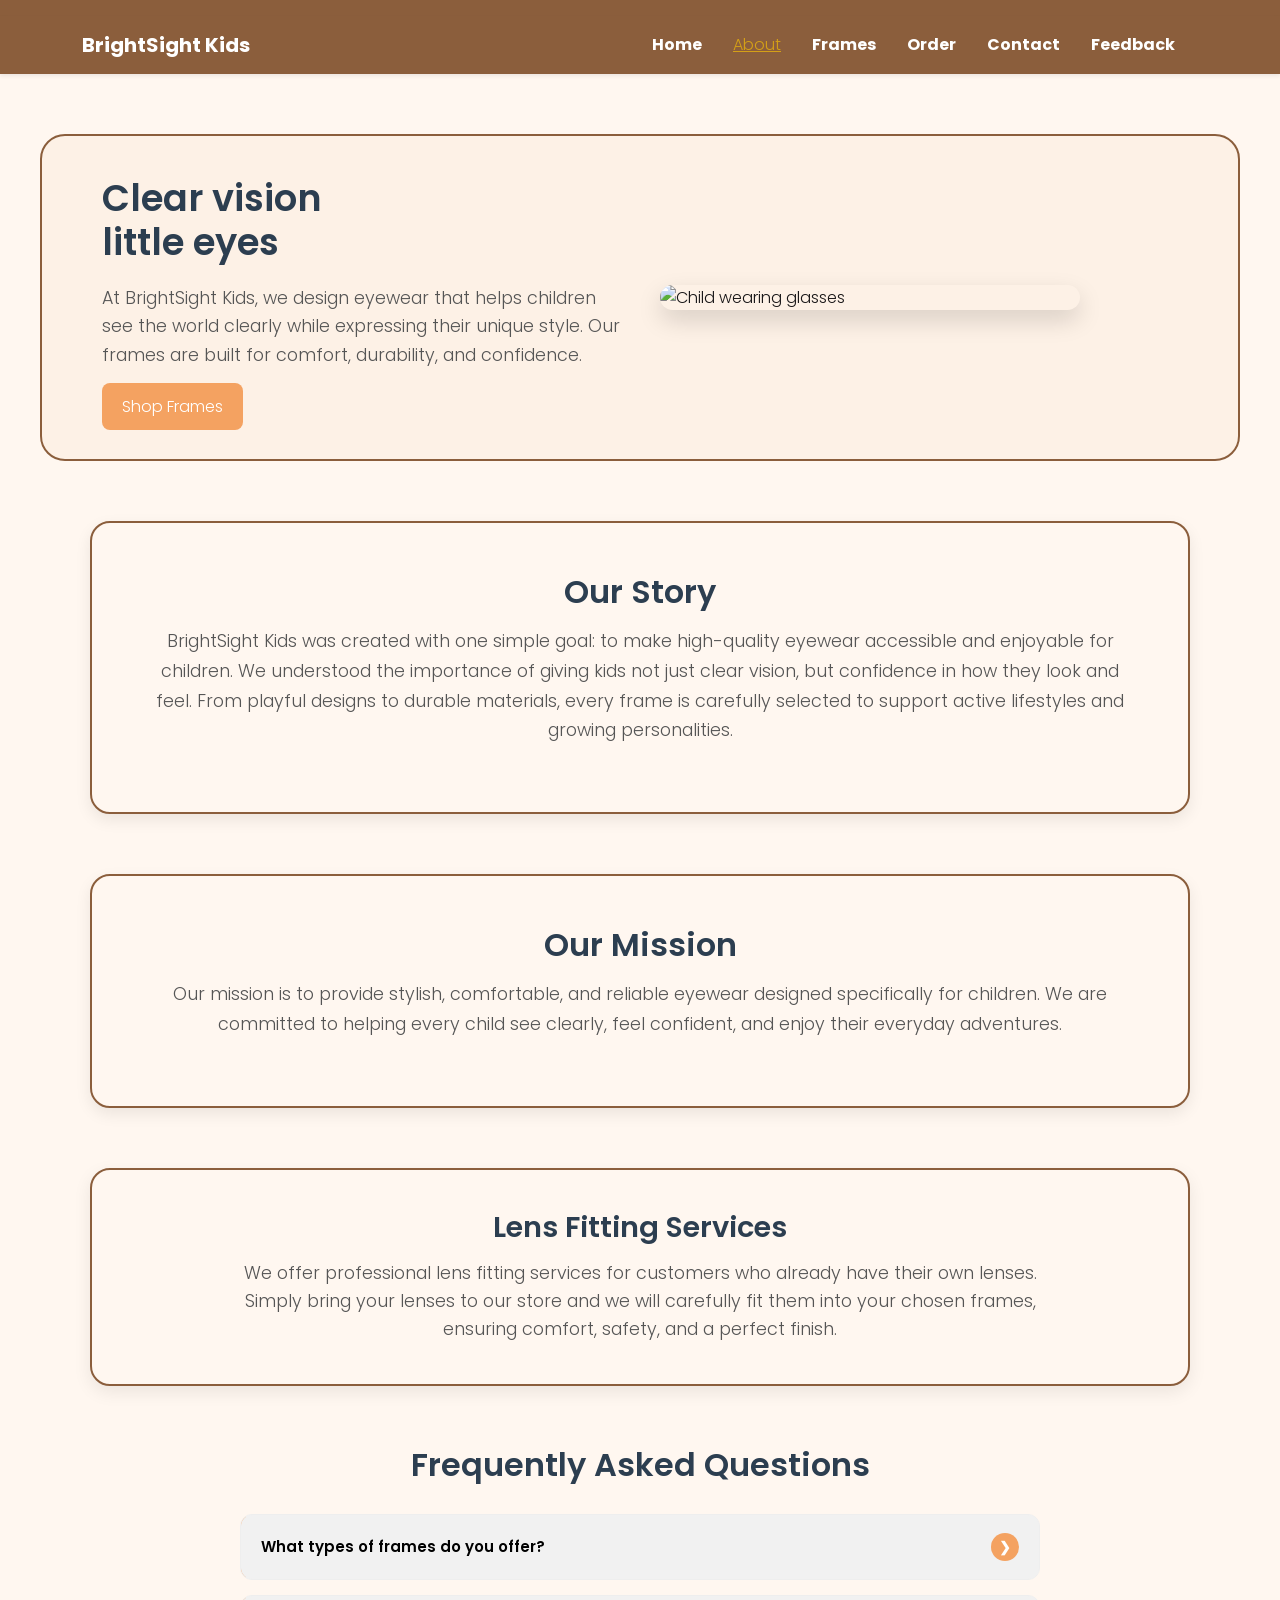
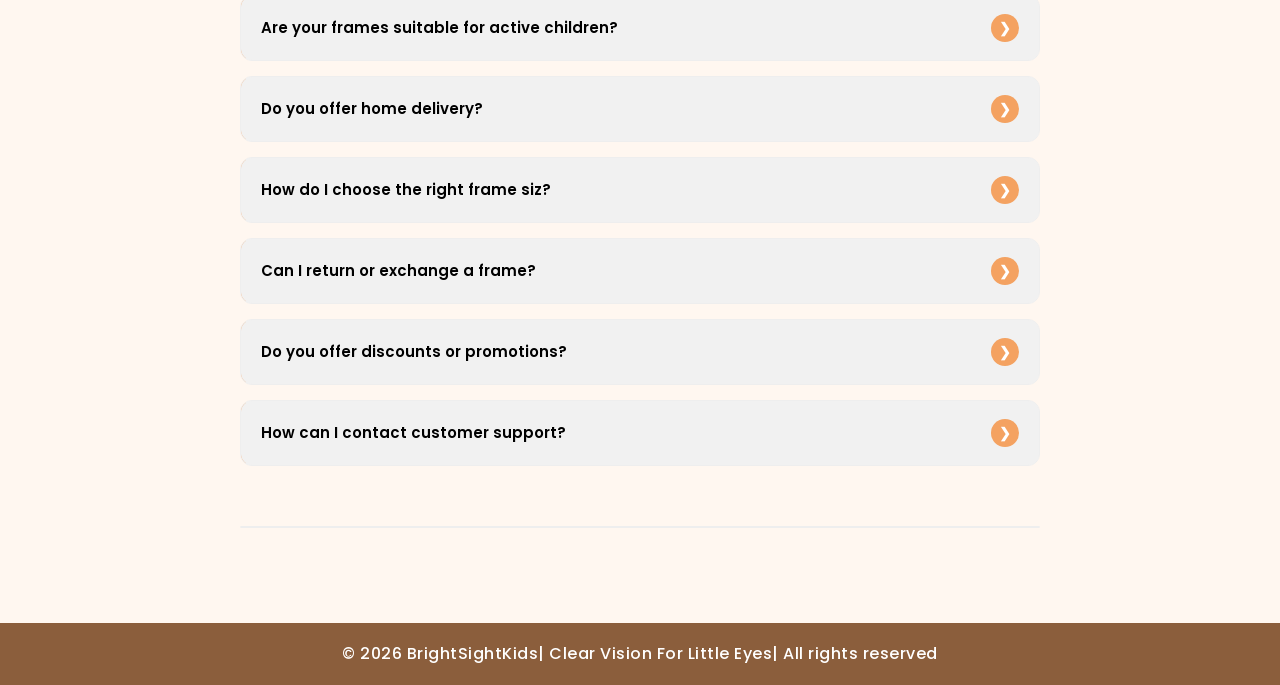
==== commit 43ed52ae: "Update about.html" ====
--- a/about.html
+++ b/about.html
@@ -86,8 +86,8 @@
 
 </section>
 
-
-<section class="about-section">
+<div class="about-row">
+  <section class="about-section">
 
   <h2>Our Story</h2>
 
@@ -110,8 +110,8 @@
     specifically for children. We are committed to helping every child see clearly, 
     feel confident, and enjoy their everyday adventures.
   </p>
-
-</section>
+</section>
+</div>
     
 <section class="lens-card">
 
--- a/styles.css
+++ b/styles.css
@@ -4,11 +4,13 @@
     color:rgb(24, 22, 23);
     background-color: #fff7f0;
     margin: 0;
+    margin-top: 0;
     padding: 0;
     line-height: 1.6;
 }
 h1, h2 {
-    color: #8B5E3C
+    color: #8B5E3C;
+}
 h1, h2, h3 {
     font-family: 'Poppins', sans-serif;
     font-weight: 600;
@@ -19,6 +21,7 @@
     margin: 0;
     padding: 0;
     position: relative;
+    margin-bottom: 0;
 }
 
 
@@ -38,6 +41,12 @@
     margin: 0;
     border-radius: 0 !important;  
 }
+
+.navbar-brand {
+    color: white !important;   
+    font-weight: 600;
+}
+
 .navbar-nav .nav-link{
     color: white !important;
     margin-right: 15px;
@@ -63,6 +72,7 @@
     margin: 40px auto;   
     padding: 40px 60px;
     background: #fdf1e6;
+    border: 2px solid #8B5E3C; 
     border-radius: 25px;
     animation: fadeUp 0.8s ease;
 }
@@ -104,7 +114,8 @@
     max-height: 300px;
     object-fit: cover;
     border-radius: 20px;
-    box-shadow: 0 15px 40px rgba(0,0,0,0.2);
+    box-shadow: 0 10px 25px rgba(0,0,0,0.15); 
+    border: none;
 }
 
 .about-section {
@@ -112,8 +123,9 @@
     margin: 60px auto;   
     padding: 50px;
     background: #fff7f0;
+    border: 2px solid #8B5E3C;  
     border-radius: 20px;
-    box-shadow: 0 8px 20px rgba(0,0,0,0.10);  
+    box-shadow: 0 6px 16px rgba(0,0,0,0.08);  
 }
 
 .about-section h2 {
@@ -134,10 +146,9 @@
     max-width: 1100px;
     margin: 40px auto;
     padding: 40px;
-
     background: #fff7f0; 
+    border: 2px solid #8B5E3C;
     border-radius: 20px;
-
     box-shadow: 0 6px 18px rgba(0,0,0,0.08);
     text-align: center;
 }
@@ -260,11 +271,13 @@
     align-items: center;
     justify-content: space-between;
     gap: 60px;
-    padding: 40px 20px;
+    padding: 50px 40px;
     max-width: 1100px;
-    margin: 40px auto;
-    background: transparent;
+    margin: 60px auto;
     border-radius: 20px;
+    background: #fff7f0; 
+    border: 2px solid #8B5E3C;
+    box-shadow: 0 4px 12px rgba(0,0,0,0.03);
 }
 
 /*left side text*/
@@ -292,14 +305,36 @@
         
 /*right grid*/
 .section-grid{
+    width: 100%;
     flex: 1;
     display: grid;
+    object-fit: cover;
     grid-template-columns: repeat(2,1fr);
     gap: 20px;
-}
+     margin-bottom: 10px;
+}
+
+.section-grid div {
+    border: 2px solid #8B5E3C;   /* ✅ brown border */
+
+    border-radius: 16px;
+    padding: 15px;
+
+    background: white;
+
+    transition: 0.3s ease;
+}
+.section-grid div:hover {
+    transform: translateY(-6px);
+    box-shadow: 0 10px 20px rgba(0,0,0,0.08);
+}
+
+
+
 /*product card*/
 .section-card{
     background: #ffffff;
+    border: 2px solid #8B5E3C;
     padding: 18px;
     border-radius: 18px;
     text-align: center;
@@ -314,17 +349,19 @@
     height: 150px;
     object-fit: cover;
     border-radius: 12px;
+    border: none;
 }
 .card-title{
     margin-top: 12px;
     font-weight: 600;
 }
-
+/*HERO IN HOME PAGE*/
 .hero {
     max-width: 1100px;
     margin: 0 auto;
-    text-align: center;
-    padding: 40px 20px;
+    margin-top: 20px;
+    text-align: center;
+    padding: 15px 20px;
 }
 
 .hero-image img {
@@ -334,17 +371,20 @@
     object-position: center top;
     border-radius: 16px;
     filter: brightness(0.95);
+    display: block;
+    margin-bottom: 60px;
 }
 
 .hero-content {
-    margin-top: 60px;
+    margin-top: 45px;
+    padding-top: 0;
 }
 
 .hero-content h1 {
-    font-size: 42px;
-    font-weight: 600;
-    color: #2c3e50;
-    letter-spacing: 0.5px;
+    font-size: 28px;
+    font-weight: 400;
+    color: #8B5E3C;
+    letter-spacing: 1px;
     margin-bottom: 15px;
 }
 
@@ -485,64 +525,123 @@
 }
  .age-card{
     display: flex;
+    flex-direction: column;
     align-items: center;
-    gap: 15px;
-    background: #fff7f0;
+    background: #ffffff;
+    border: 2px solid #8B5E3C;
     border-radius: 14px;
-    padding: 12px;
-    text-decoration: none;
-    color: black;
-    width: 280px;
+    padding: 20px;
+    text-decoration: none !important
+    color: #333;
+    width: 240px;
+    text-align: center;
     box-shadow: 0 6px 18px rgba(0,0,0,0.08);
     transition: all 0.3s ease;
  }
 .age-card:hover {
-    transform: translateY(-8px) scale(1.02);   
-    background: #f4a261;  
-    color: white;         
-    box-shadow: 0 12px 30px rgba(0,0,0,0.15);
-}
-
-.age-card:hover img {
-    transform: scale(1.05);
-}
-
-.age-card .arrow {
-    transition: transform 0.3s ease, background 0.3s;
-    background: #f4a261;
-    color: white;
-}
-
-.age-card:hover .arrow {
-    transform: translateX(5px); 
-    background: white;
-    background: #f4a261;
-    color: #f4a261;
-}
-
+    transform: translateY(-6px);         
+    box-shadow: 0 8px 18px rgba(0,0,0,0.08);
+}
+
+.age-card.active {
+    border: 2px solid #e4955c;
+    background-color: #fff6ef;
+}
 .age-card img{
-    width: 70px;
-    height: 70px;
+    width: 100%;
+    height: 140px;
     border-radius: 12px;
     object-fit: cover;
     transition: transform 0.3s ease;
-}
+    margin-bottom: 15px;
+}
+
+.age-card:hover img {
+    transform: scale(1.05);
+}
+
+.age-btn {
+    margin-top: 15px;
+    padding: 10px 20px;
+    background-color: #f4a261;
+    color: white;
+    border: none;
+    border-radius: 25px;
+    font-size: 14px;
+    font-weight: 500;
+    box-shadow: 0 3px 6px rgba(0,0,0,0.1);
+    cursor: pointer;
+
+   
+}
+
+.age-info {
+    text-align: center;
+}
+
+.age-btn:active {
+    transform: scale(0.92);
+    padding: 10px 20px;
+    background-color: #f4a261; 
+    color: white;
+    border: none;
+    border-radius: 25px;
+    font-size: 14px;
+    font-weight: 500;
+    box-shadow: 0 1px 3px rgba;
+    cursor: pointer;
+}
+
 
 .age-info span{
-    font-size: 14px;
-    color: white;
+    font-size: 13px;
+    color: #888;
+    display: block;
 }
 
 .age-info strong {
     display: block;
-    font-size: 16px;
+    font-size: 18px;
+    color: #4b2e2e;
+    margin-top: 5px;
 }
  
  .gender-title {
+    display: none;
     margin-top: 30px;
     margin-bottom: 15px;
     font-size: 20px;
     color: #444;
+}
+
+
+.gender-filter {
+    display: none;
+    justify-content: center; 
+    gap: 12px;
+    margin: 25px 0; 
+}
+
+.gender-filter button {
+    padding: 8px 18px;
+    border: 1.5px solid #8B5E3C;
+    border-radius: 25px;
+    background: transparent;
+    color: #8B5E3C;
+    font-size: 14px;
+    font-weight: 500;
+    cursor: pointer;   
+}
+
+.gender-filter button:hover {
+    background: #8B5E3C;
+     background: transparent;    
+}
+
+.gender-filter button.active {
+    background: #8B5E3C;
+    transform: scale(0.96);
+    color: white;
 }
 
 .collection-section {
@@ -589,6 +688,30 @@
     border-radius: 3px;
 }
 
+.all-products {
+    text-align: center;
+}
+
+.all-products h2 {
+    text-align: center;
+    margin-bottom: 20px;
+    font-size: 32px;
+    font-weight: 600;
+    color: #8B5E3C;
+    margin: 40px 0 20px;
+    position: relative;
+}
+
+.all-products h2::after {
+    content: "";
+    width: 60px;
+    height: 3px;
+    background: #f4a261;
+    display: block;
+    margin: 10px auto 0;
+    border-radius: 10px;
+}
+
 .gender-title {
     text-align: center; 
     font-size: 16px;
@@ -599,37 +722,37 @@
     letter-spacing: 1px;
     
 }
-.product-grid img{
-    width: 100%;
-    height: 130px;
-    border-radius: 8px;
-    box-shadow: 0 4px 12px rgba(0,0,0,0.1);
-    object-fit: cover;
-    margin-bottom: 10px;
-}
-/*for product cards accross all pages*/
+
+/*for product cards inside products page*/
 .product-card{
-    background: white;
-    border: 1px solid #ddd;
-    border-radius: 10px;
+    background: #ffffff;
+    border: 2px solid #8B5E3C; 
+    border-radius: 14px;
     position: relative;
-    padding: 10px;
+    padding: 16px;
     box-shadow: 0 4px 12px rgba(0,0,0,0.08);  
     text-align: center;
     overflow: hidden;
+    transition: 0.3s ease;
+}
+.product-card:hover {
+    transform: translateY(-6px);
+    box-shadow: 0 10px 25px rgba(0,0,0,0.1);
+    transition: all 0.3s ease;
 }
 
 .product-card img{
     width: 100%;
-    height: 130px;
+    height: 180px;
     object-fit: cover;
-    border-radius: 8px;
-    margin-bottom: 10px;
-     transition: transform 0.3s ease;
+    border-radius: 12px;
+    margin-bottom: 12px;
+    background: transparent;
+    transition: transform 0.3s ease;
 }
 
 .product-card:hover img {
-    transform: scale(1.08);
+    transform: scale(1.04);
 }
 
 .product-card select,
@@ -665,22 +788,27 @@
 }
 
 .product-card h3 {
-    margin: 5px 0 2px;
-    text-align: center;
-    font-size: 15px;
+    font-family: 'Poppins', sans-serif;
+    font-weight: 600;
+    font-size: 18px;
+    color: #4b2e2e;
+    margin-top: 10px;
 }
 
 .product-card p {
     margin: 0;
-    text-align: center;
-    font-weight: 500;
+    font-size: 15px;
+    text-align: center;
+    font-weight: 600;
+    color: #8B5E3C;
+    margin-top: 5px;
 }
 
 .product-options {
     display: flex;
     justify-content: center;
     gap: 10px;
-    margin-top: 10px;
+    margin-top: 12px;
 }
 
 .small-boxes{
@@ -711,7 +839,8 @@
 }
 
     
- /*contact page css*/
+
+/*contact page css*/
 .contact-form{
     max-width: 600px;
     margin: auto;
@@ -727,7 +856,7 @@
 }
 .contact-title {
     text-align: center;
-    font-weight: 600px;
+    font-weight: 600;
     margin-top: 40px;
 }
 .required{
@@ -992,11 +1121,45 @@
     border-radius: 8px;
     text-decoration: none;
 }
+
+.next-btn {
+    padding: 12px 24px;
+    background-color: #f4a261;   
+    color: white;
+    border: none;
+    border-radius: 25px;
+    font-size: 15px;
+    font-weight: 500;
+    cursor: pointer;
+    box-shadow: 0 4px 10px rgba(0,0,0,0.1); 
+    transition: transform 0.2s ease;
+}
+.next-btn:active {
+    transform: scale(0.95);
+}
+.order-btn {
+    display: flex;
+    justify-content: center;
+    margin: 40px 0;
+}
+
+
+
+    
+
 footer{
     width: 100%;
-    background-color:#ffd6a5;
-    text-align: center;
-    padding: 15px;
+    text-align: center;
+    padding: 18px 0;
     margin-top: 60px;
-}
-
+    background-color: #8B5E3C;
+}
+
+footer p {
+    margin: 0;
+    color: #ffffff;  
+    font-size: 16px;
+    font-weight: 500;
+    letter-spacing: 0.5px;
+}
+
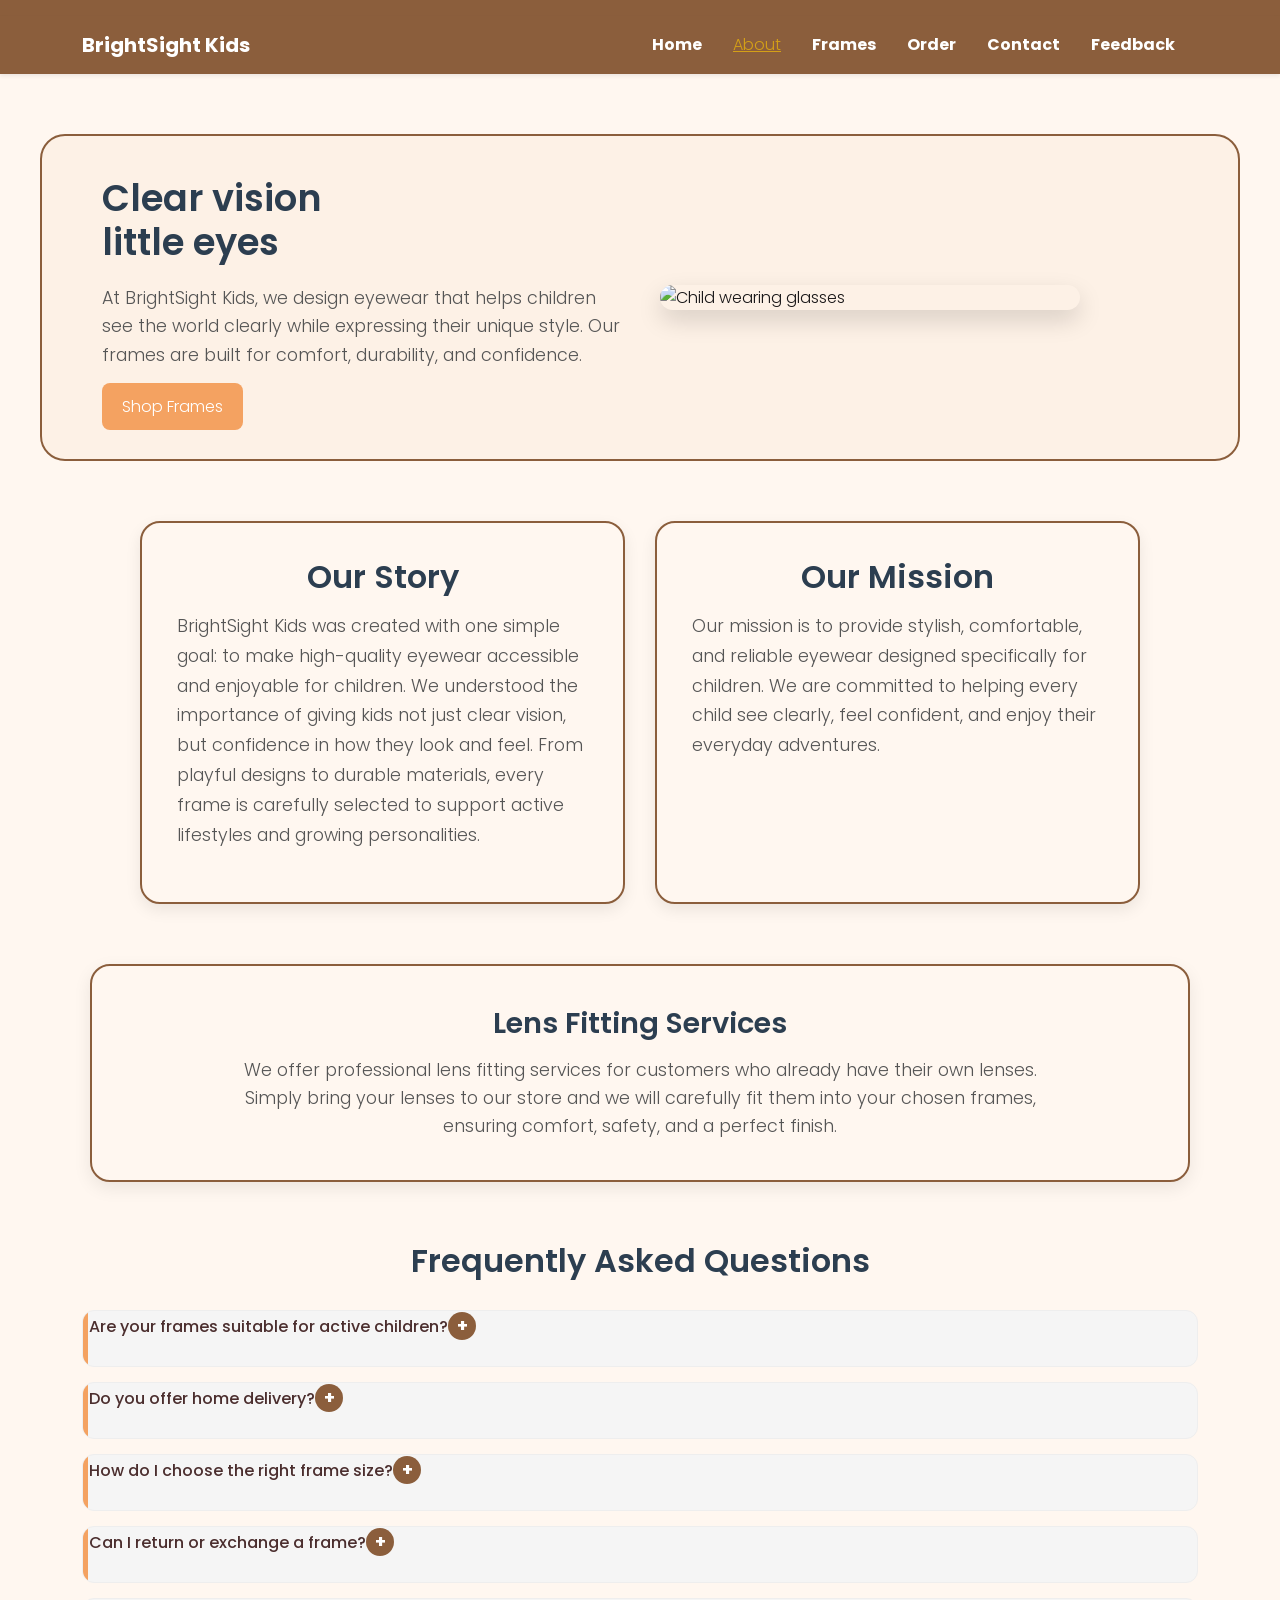
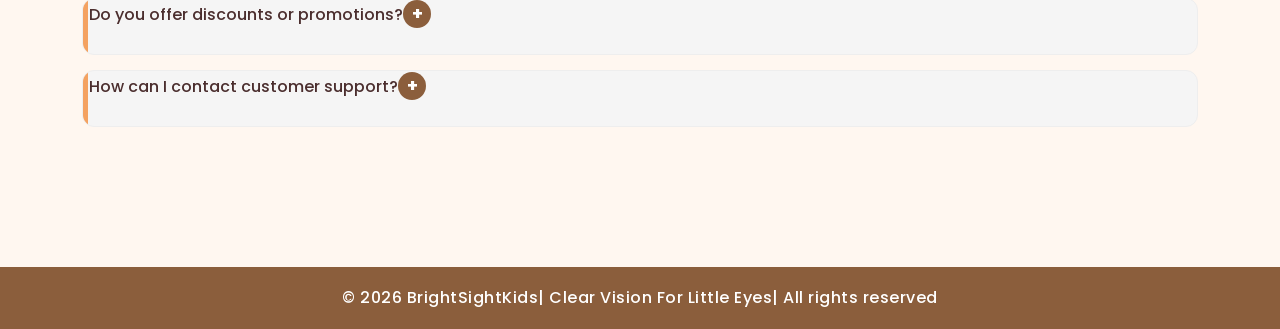
==== commit 3e0e6e75: "Update about.html" ====
--- a/about.html
+++ b/about.html
@@ -130,21 +130,15 @@
 
 <h2>Frequently Asked Questions</h2>
     
-      <div class="faq-container">
-          <div class="faq-item">
-              <button class="faq-question">
-                  What types of frames do you offer?
-               <span class="arrow">❯
-              </button>
-      <div class="faq-answer">
-        <p>We offer a variety of stylish, durable, and comfortable eyewear frames designed specifically for children of all ages.</p>
-      </div>
-    </div>
+<div class="faq-grid">
+
+    <!-- LEFT COLUMN -->
+    <div class="faq-column">
 
     <div class="faq-item">
       <button class="faq-question">
           Are your frames suitable for active children?
-      <span class="arrow">❯
+     <span class="toggle-icon"></span>
       </button>     
 <div class="faq-answer">
         <p>Yes! Our frames are built with durability in mind and are perfect for kids who are always on the move.</p>
@@ -154,27 +148,29 @@
     <div class="faq-item">
       <button class="faq-question">
           Do you offer home delivery?
-      <span class="arrow">❯
+     <span class="toggle-icon"></span>
       </button>
       <div class="faq-answer">
         <p>Yes, we offer home delivery as well as convenient in-store pickup options.</p>
       </div>
     </div>
-    
+        
  <div class="faq-item">
       <button class="faq-question">
-          How do I choose the right frame siz?
-          <span class="arrow">❯
+          How do I choose the right frame size?
+         <span class="toggle-icon"></span>
       </button>
       <div class="faq-answer">
         <p>You can refer to our size guide or visit our store for assistance in selecting the perfect fit for your child.</p>
       </div>
     </div>
-
+        
+ <!-- RIGHT COLUMN -->
+    <div class="faq-column">
     <div class="faq-item">
       <button class="faq-question">
           Can I return or exchange a frame?
-      <span class="arrow">❯
+     <span class="toggle-icon"></span>
       </button>
       <div class="faq-answer">    
  <p>Yes, we offer exchanges within a specified period if the frame is unused and in original condition.</p>
@@ -184,7 +180,7 @@
     <div class="faq-item">
       <button class="faq-question">
           Do you offer discounts or promotions?
-      <span class="arrow">❯
+    <span class="toggle-icon"></span>
       </button>
       <div class="faq-answer">
         <p>Yes! We regularly offer promotions and special deals on selected frames.</p>
@@ -194,17 +190,15 @@
  <div class="faq-item">
       <button class="faq-question">
           How can I contact customer support?
-    <span class="arrow">❯
+   <span class="toggle-icon"></span>
       </button>
       <div class="faq-answer">
         <p>You can contact us through the Contact page or visit our store for assistance.</p>
       </div>
-    </div>
-          
-  </div>
-</section>
- <div class="faq-container">
-    <div class="faq-item active">
+    </div>     
+  </div>  
+</section>
+ 
 </main>
      
 <script>
--- a/styles.css
+++ b/styles.css
@@ -117,13 +117,24 @@
     box-shadow: 0 10px 25px rgba(0,0,0,0.15); 
     border: none;
 }
-
+.about-row {
+    display: flex;     
+    gap: 30px;
+    max-width: 1000px;
+    margin: 60px auto;
+    align-items: stretch;
+}
+@media (max-width: 768px) {
+    .about-row {
+        flex-direction: column;
+    }
+}
 .about-section {
-    max-width: 1100px;             
-    margin: 60px auto;   
-    padding: 50px;
+    flex: 1;  
+    min-width: 0;
+    padding: 35px;
     background: #fff7f0;
-    border: 2px solid #8B5E3C;  
+    border: 2px solid #8B5E3C;
     border-radius: 20px;
     box-shadow: 0 6px 16px rgba(0,0,0,0.08);  
 }
@@ -138,7 +149,7 @@
 .about-section p {
     color: #555;
     line-height: 1.7;
-    text-align: center;
+    text-align: left;
 }
 
 
@@ -209,19 +220,38 @@
     
 
 .faq-question {
-    font-weight: 600;
-    width: 100%;
-    padding: 18px 20px;
-    text-align: left;
-    background: #f1f1f1;
-    border: none;
-    font-size: 15px;
-    cursor: pointer;
-    position: relative;
     display: flex;
     justify-content: space-between;
     align-items: center;
-}
+    background: transparent;
+    border: none;
+    font-size: 16px;
+    font-weight: 500;
+    color: #4b2e2e; 
+   cursor: pointer;
+}
+
+.toggle-icon {
+    background: #8B5E3C;   /* ✅ brown circle */
+    color: white;
+    width: 28px;
+    height: 28px;
+    border-radius: 50%;
+    display: flex;
+    align-items: center;
+    justify-content: center;
+    font-size: 18px;
+    font-weight: bold;
+    transition: 0.3s;
+}
+
+.faq-item.active .toggle-icon::before {
+    content: "−";   /* ✅ minus symbol */
+}
+.toggle-icon::before {
+    content: "+";  /* ✅ plus symbol */
+}
+
 
 .faq-item.active .faq-question {
     background: #f4a261;   
@@ -229,21 +259,21 @@
 }
 
 .faq-answer {
+    
+}
+
+.faq-answer p {
+    margin: 15px 0;
     max-height: 0;
     overflow: hidden;
-    background: white;
     transition: max-height 0.3s ease;
-    padding: 0 20px;
-}
-
-.faq-answer p {
-    margin: 15px 0;
+    margin-top: 10px;
 }
 
 .faq-item.active .faq-answer {
     max-height: 150px;
-    padding: 10px 20px 15px;
-}
+}
+
 .arrow{
     background: #f4a261;
     color: white;
@@ -257,14 +287,7 @@
     justify-content: center;
     transition: 0.3s;
 }
-.faq-item.active .arrow {
-    transform: rotate(90deg);
-    width: 28px;
-    height: 28px;
-    background: #f4a261;
-    color: white;
-    border-radius: 50%;
-    display: flex;
+
 }
 .split-section{
     display: flex;
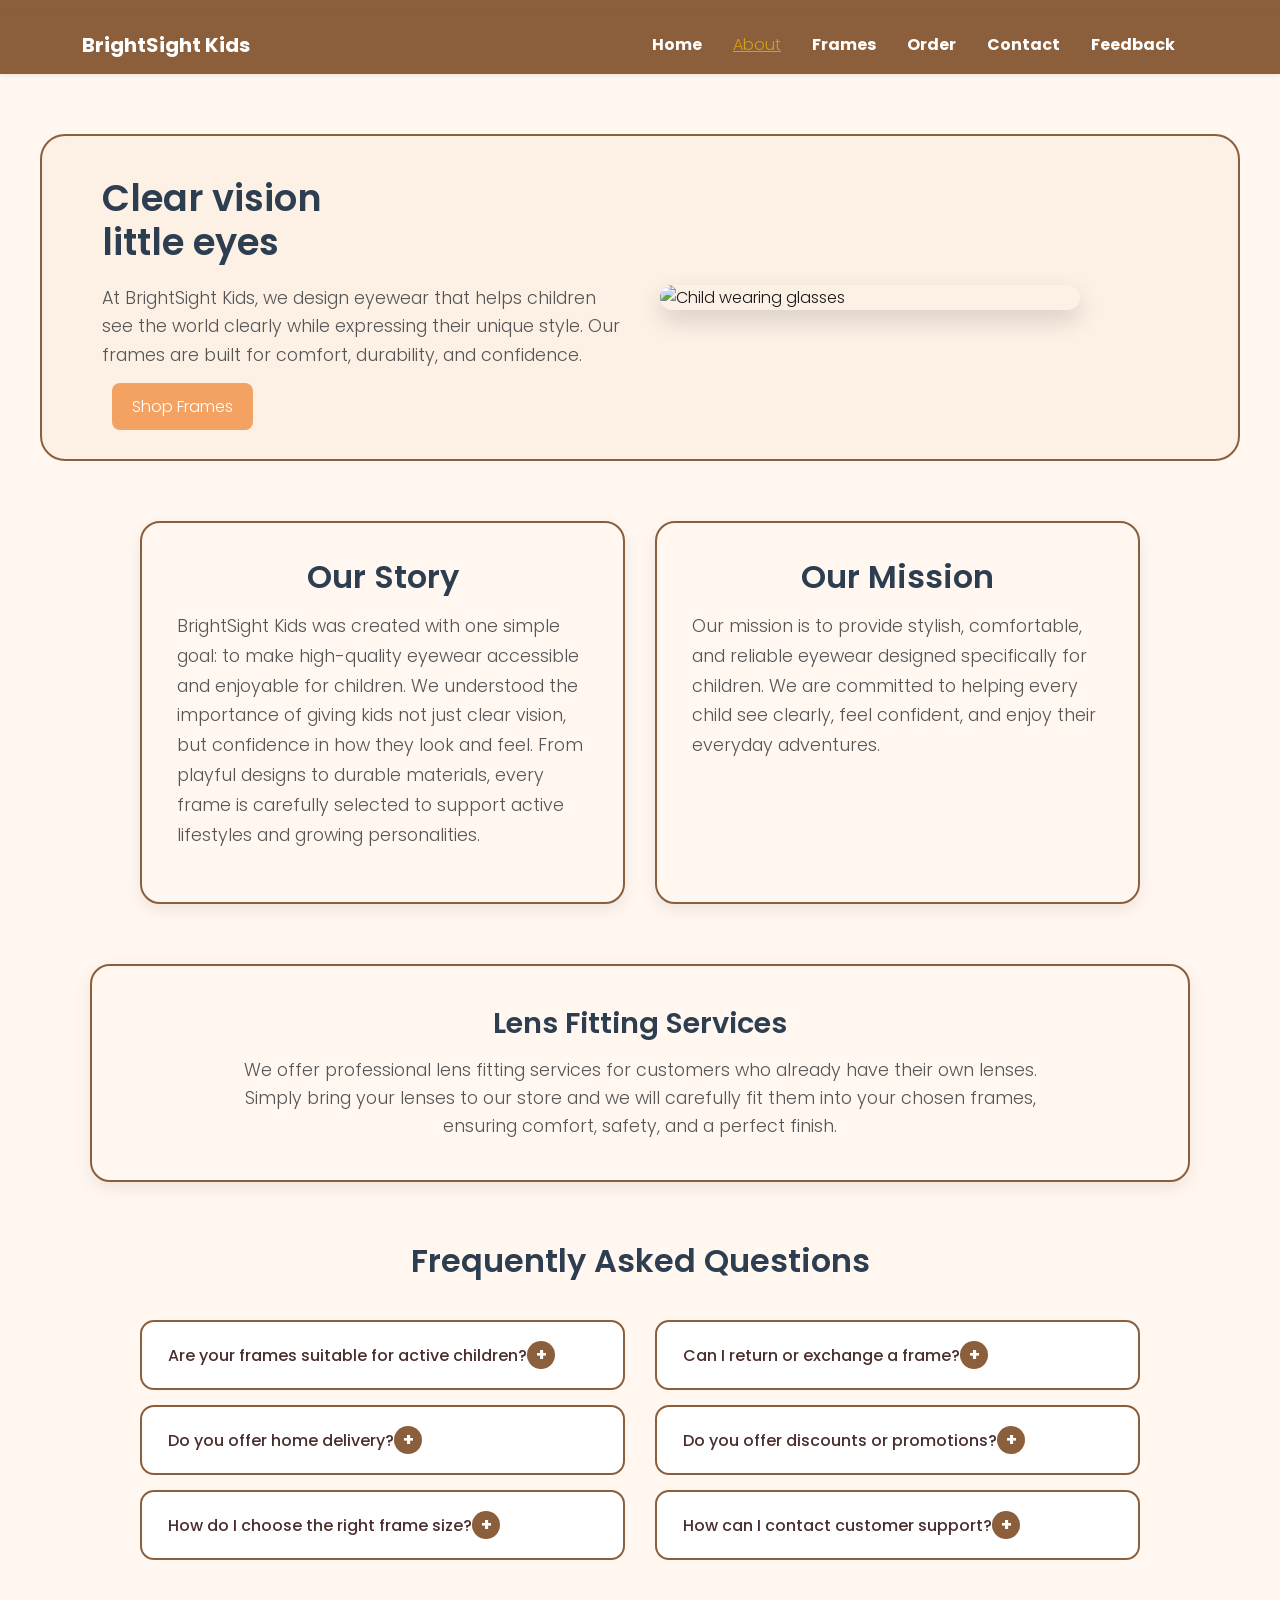
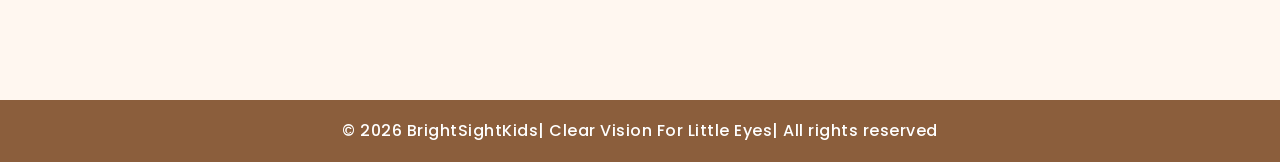
==== commit fe5f3c85: "Update about.html" ====
--- a/about.html
+++ b/about.html
@@ -164,6 +164,7 @@
         <p>You can refer to our size guide or visit our store for assistance in selecting the perfect fit for your child.</p>
       </div>
     </div>
+    </div>
         
  <!-- RIGHT COLUMN -->
     <div class="faq-column">
--- a/styles.css
+++ b/styles.css
@@ -192,32 +192,37 @@
     color: #2c3e50;
 }
 
+.faq-grid {
+    display: grid;
+    grid-template-columns: 1fr 1fr;   /* ✅ 2 columns */
+    gap: 30px;
+    max-width: 1000px;
+    margin: 40px auto;
+}
+
+.faq-column {
+    display: flex;
+    flex-direction: column;
+    gap: 15px;
+}
+
+@media (max-width: 768px) {
+    .faq-grid {
+        grid-template-columns: 1fr;   /* ✅ stack on mobile */
+    }
+}
+
 .faq-container {
     max-width: 800px;
     margin: auto;
 }
 
-/* EACH ITEM */
 .faq-item {
-    background: #f5f5f5;
-    margin-bottom: 15px;
-    border: 1px solid #eee;
-    border-radius: 12px;
-    overflow: hidden;
-    transition: 0.3s;
-    position: relative;
-}
-.faq-item::before {
-    content: "";
-    position: absolute;
-    left: 0;
-    top: 0;
-    height: 100%;
-    width: 5px;
-    background: #f4a261;
-    border-radius: 5px;
-}
-    
+    background: white;
+    border: 2px solid #8B5E3C;
+    border-radius: 14px;
+    padding: 18px 20px;
+}
 
 .faq-question {
     display: flex;
@@ -253,17 +258,18 @@
 }
 
 
-.faq-item.active .faq-question {
-    background: #f4a261;   
-    color: white;
-}
 
 .faq-answer {
-    
+    max-height: 0;
+    overflow: hidden;
+    transition: max-height 0.3s ease;  
+}
+
+.faq-item.active .faq-answer {
+    max-height: 150px;
 }
 
 .faq-answer p {
-    margin: 15px 0;
     max-height: 0;
     overflow: hidden;
     transition: max-height 0.3s ease;
@@ -286,8 +292,6 @@
     align-items: center;
     justify-content: center;
     transition: 0.3s;
-}
-
 }
 .split-section{
     display: flex;
@@ -339,12 +343,9 @@
 
 .section-grid div {
     border: 2px solid #8B5E3C;   /* ✅ brown border */
-
     border-radius: 16px;
     padding: 15px;
-
     background: white;
-
     transition: 0.3s ease;
 }
 .section-grid div:hover {
@@ -554,7 +555,7 @@
     border: 2px solid #8B5E3C;
     border-radius: 14px;
     padding: 20px;
-    text-decoration: none !important
+    text-decoration: none !important;
     color: #333;
     width: 240px;
     text-align: center;
@@ -611,7 +612,7 @@
     border-radius: 25px;
     font-size: 14px;
     font-weight: 500;
-    box-shadow: 0 1px 3px rgba;
+    box-shadow: 0 1px 3px rgba(0,0,0,0.2);
     cursor: pointer;
 }
 
@@ -780,13 +781,11 @@
 
 .product-card select,
 .product-card input {
-    
+
     width: 80px;       
     height: 32px;
-
     padding: 4px;
     font-size: 12px;
-
     border-radius: 6px;
     text-align: center;   
 }
@@ -994,22 +993,7 @@
     padding: 15px;
     border-radius: 8px;
 }
-    .next-btn,
-    .submit-btn {
-        background: #f57c00;
-        color: white;
-        border: none;
-        padding: 14px 25px;
-        margin-top: 25px;
-        border-radius: 6px;
-        font-size: 16px;
-        cursor: pointer;
-    }
-.next-btn:hover,
-.submit-btn:hover {
-    background: #e06d00;
-}
-        
+
 textarea {
     height: 100px;
 }
@@ -1027,7 +1011,6 @@
 .feedback-layout {
     display: flex;
     gap: 60px;
-
     max-width: 1100px;
     margin: 60px auto;
     padding: 20px;
@@ -1060,11 +1043,9 @@
 /* RIGHT SIDE FORM CARD */
 .feedback-form-card {
     flex: 1;
-
     background: white;
     padding: 30px;
     border-radius: 15px;
-
     box-shadow: 0 8px 25px rgba(0,0,0,0.08);
 }
 
@@ -1133,7 +1114,7 @@
     border: none;
     padding: 12px 20px;
     border-radius: 8px;
-    text-decoration: none;T
+    text-decoration: none;
     margin: 10px;
     cursor: pointer;
 }
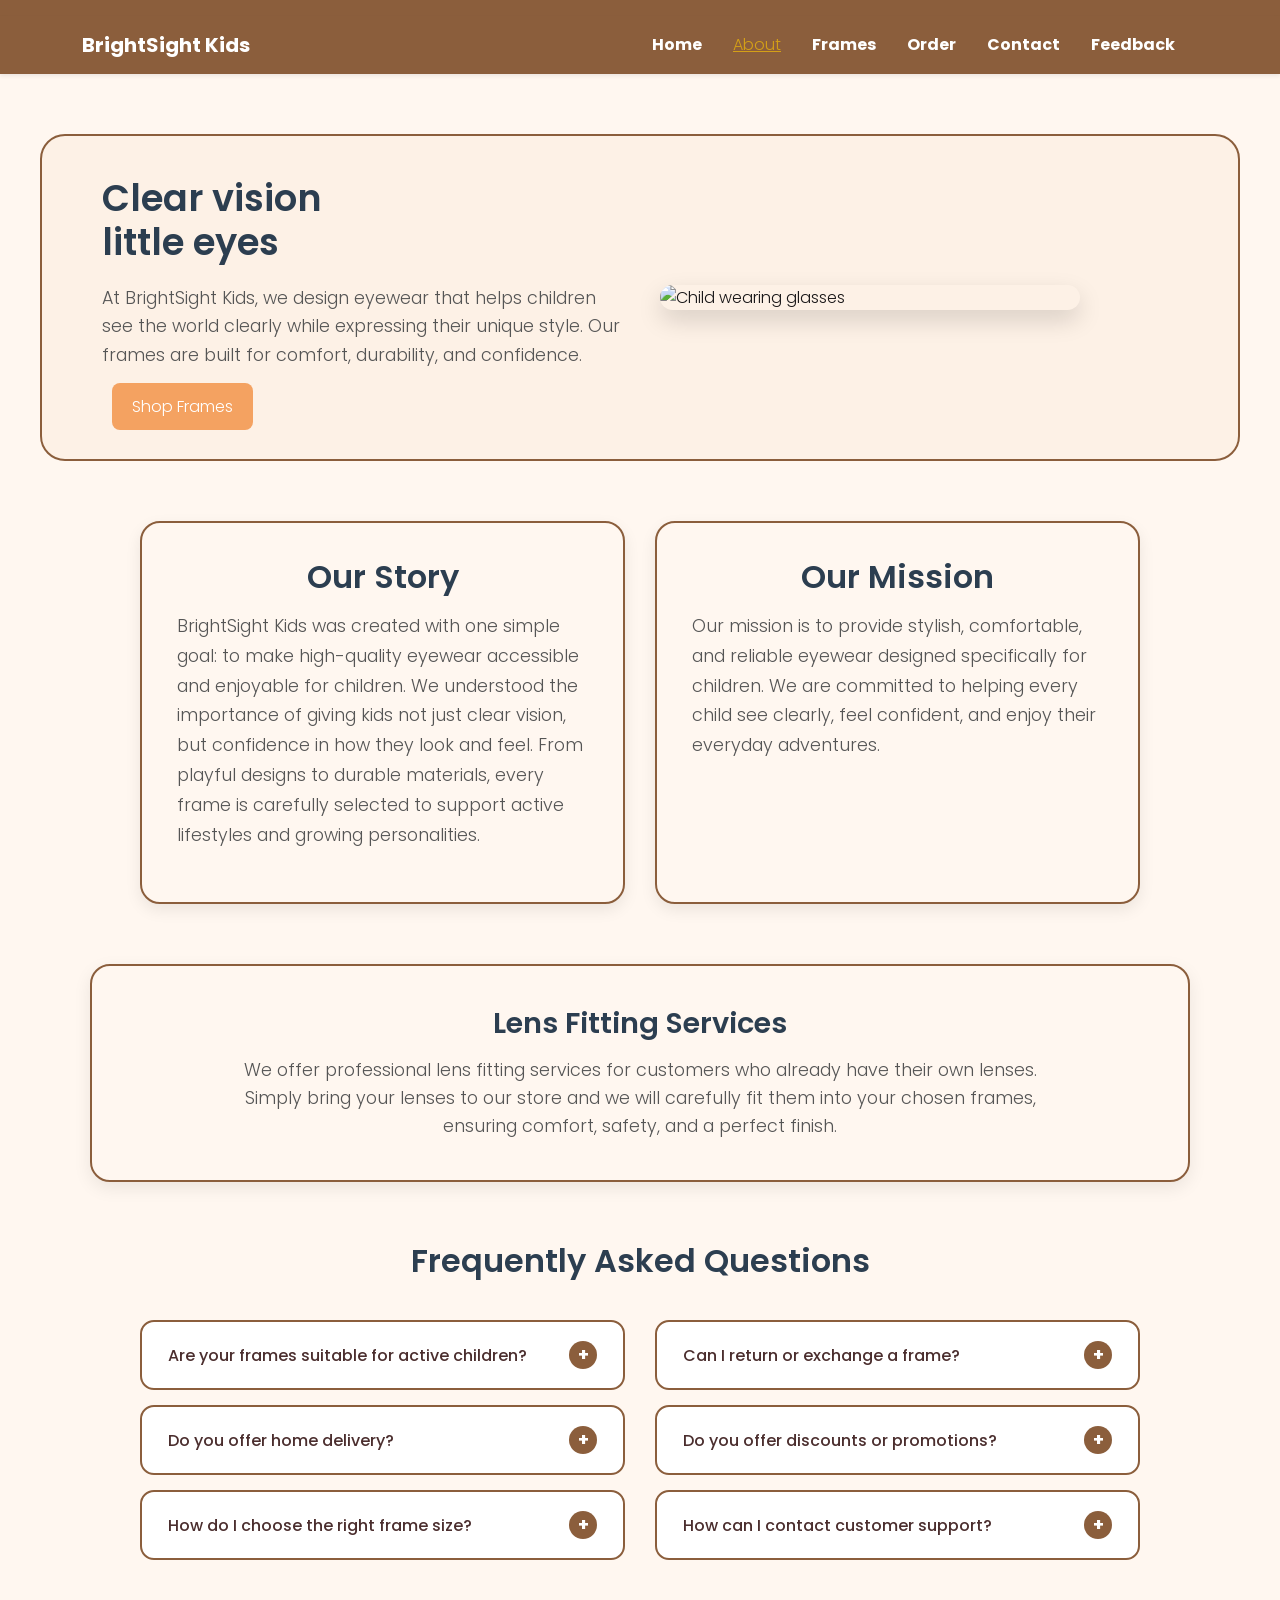
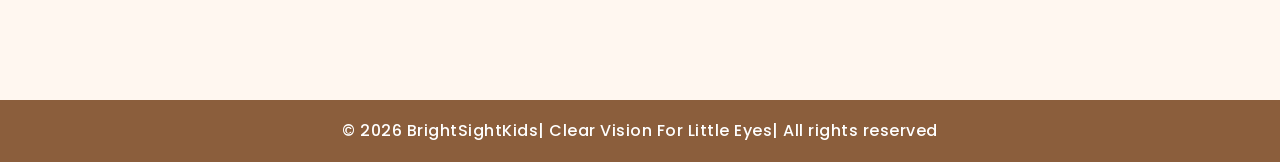
==== commit 48bffd4d: "Update about.html" ====
--- a/about.html
+++ b/about.html
@@ -201,23 +201,24 @@
 </section>
  
 </main>
-     
+ 
 <script>
-const questions = document.querySelectorAll(".faq-question");
-
-questions.forEach(btn => {
-    btn.addEventListener("click", () => {
-        const item = btn.parentElement;
-
-        document.querySelectorAll(".faq-item").forEach(i => {
-            if (i !== item) i.classList.remove("active");
+document.querySelectorAll('.faq-question').forEach(button => {
+    button.addEventListener('click', () => {
+
+        const current = button.parentElement;
+
+        document.querySelectorAll('.faq-item').forEach(item => {
+            if (item !== current) {
+                item.classList.remove('active');
+            }
         });
 
-        item.classList.toggle("active");
-        
-  });
+        current.classList.toggle('active');
+    });
 });
 </script>
+
 
      <footer>
         <p>&copy; 2026 BrightSightKids| Clear Vision For Little Eyes| All rights reserved</p>
--- a/styles.css
+++ b/styles.css
@@ -208,7 +208,12 @@
 
 @media (max-width: 768px) {
     .faq-grid {
-        grid-template-columns: 1fr;   /* ✅ stack on mobile */
+        display: grid;
+        grid-template-columns: 1fr 1fr;  
+        gap: 30px;
+        align-items: start; 
+        max-width: 1000px;
+        margin: 40px auto;   
     }
 }
 
@@ -222,11 +227,18 @@
     border: 2px solid #8B5E3C;
     border-radius: 14px;
     padding: 18px 20px;
+    display: flex;            
+    flex-direction: column; 
+}
+
+.faq-item:hover {
+    box-shadow: 0 6px 18px rgba(0,0,0,0.05);
 }
 
 .faq-question {
     display: flex;
     justify-content: space-between;
+    width: 100%; 
     align-items: center;
     background: transparent;
     border: none;
@@ -248,6 +260,7 @@
     font-size: 18px;
     font-weight: bold;
     transition: 0.3s;
+    margin-left: auto;  
 }
 
 .faq-item.active .toggle-icon::before {
@@ -266,14 +279,11 @@
 }
 
 .faq-item.active .faq-answer {
-    max-height: 150px;
+    max-height: 200px;
 }
 
 .faq-answer p {
-    max-height: 0;
-    overflow: hidden;
-    transition: max-height 0.3s ease;
-    margin-top: 10px;
+     margin-top: 10px;  
 }
 
 .faq-item.active .faq-answer {
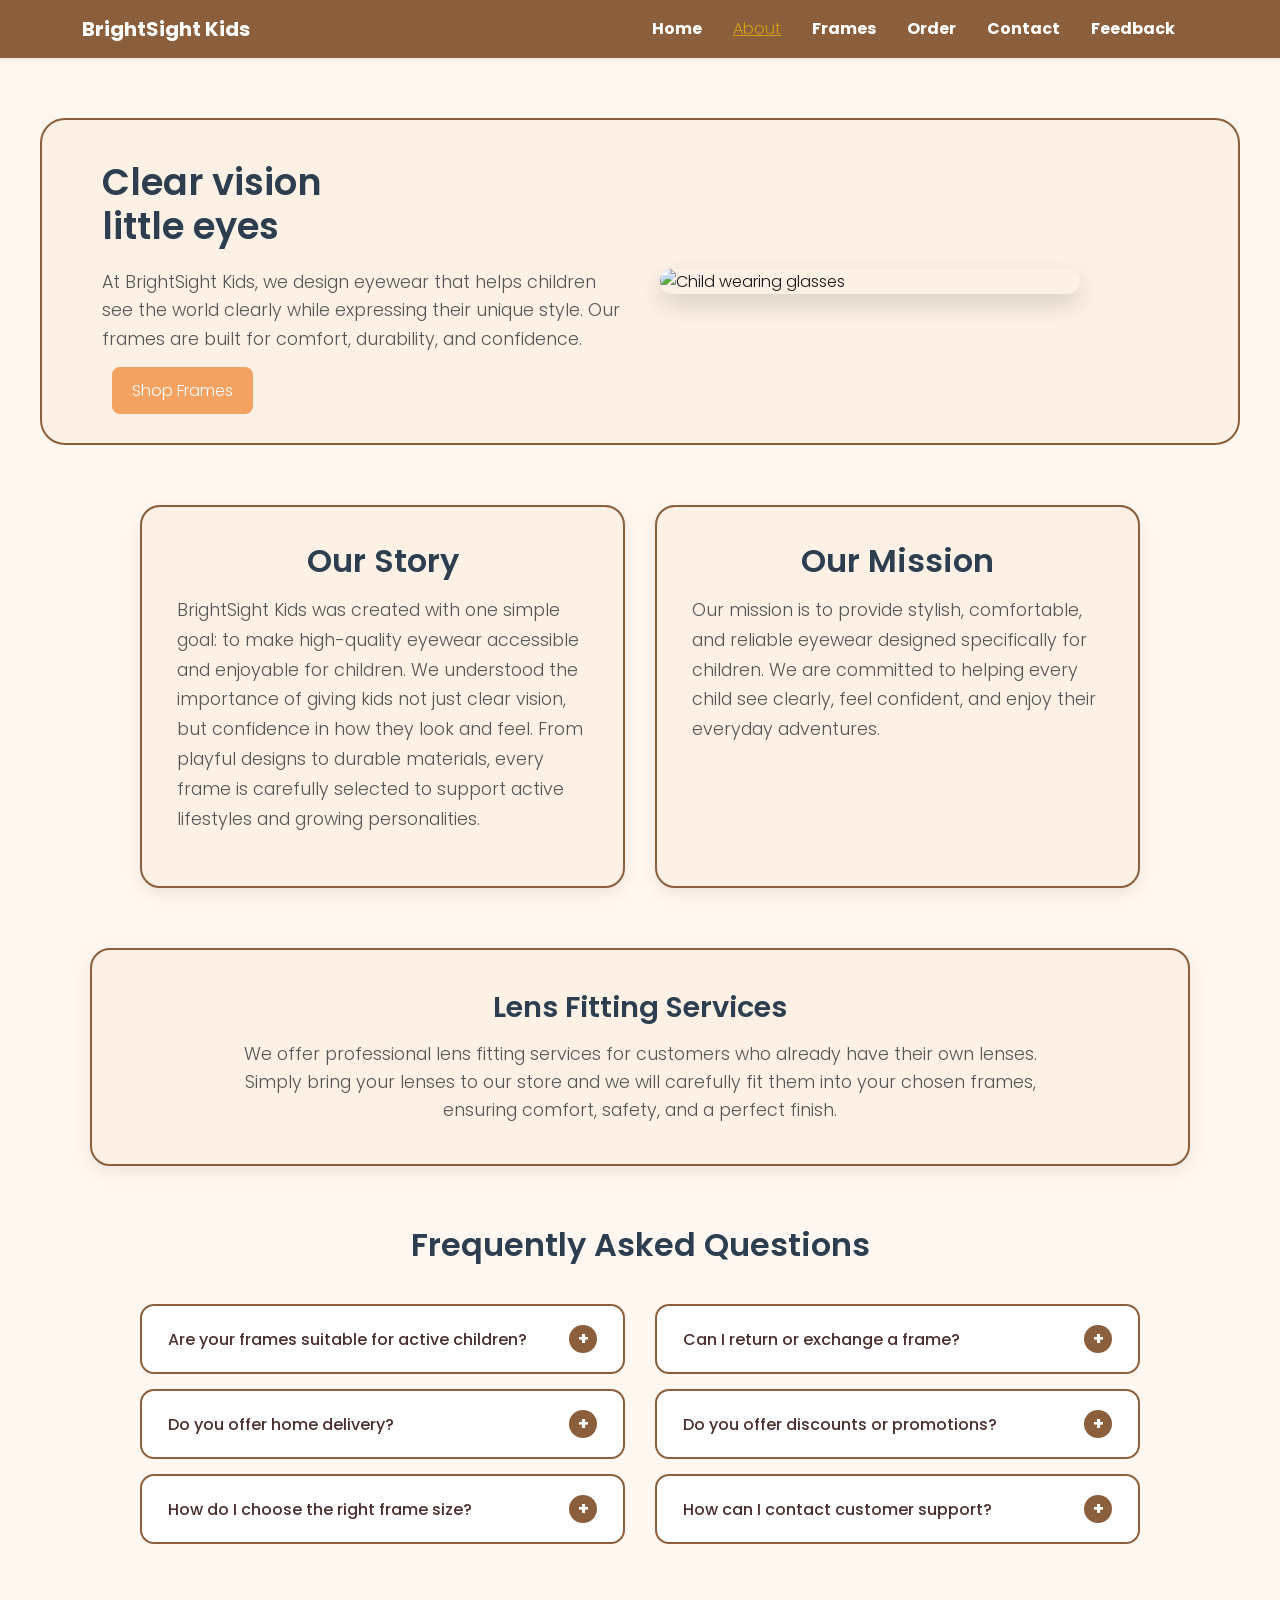
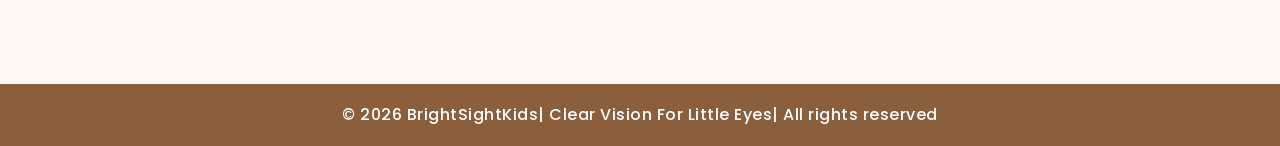
==== commit eb0416b3: "Update about.html" ====
--- a/about.html
+++ b/about.html
@@ -18,11 +18,7 @@
      <script src="https://cdn.jsdelivr.net/npm/@popperjs/core@2.11.6/dist/umd/popper.min.js"></script>
      <script src="https://cdn.jsdelivr.net/npm/bootstrap@5.3.0/dist/js/bootstrap.min.js"></script>
 
-      <header><header class="navbar navbar-expand-lg navbar-light bg-pink shadow-sm rounded"> 
-    </nav>
-</header>
-
-        
+      <header> 
          <nav class="navbar navbar-expand-lg navbar-light bg-pink shadow-sm rounded">
             <div class="container">
                 <a class="navbar-brand fw-bold" href="index.html">BrightSight Kids</a>
--- a/styles.css
+++ b/styles.css
@@ -88,6 +88,11 @@
     }
 }
 
+.animate {
+    animation: fadeUp 0.8s ease;
+}
+
+
 .about-text {
     flex: 1;
 }
@@ -133,7 +138,7 @@
     flex: 1;  
     min-width: 0;
     padding: 35px;
-    background: #fff7f0;
+    background: #fdf1e6 !important;
     border: 2px solid #8B5E3C;
     border-radius: 20px;
     box-shadow: 0 6px 16px rgba(0,0,0,0.08);  
@@ -157,7 +162,7 @@
     max-width: 1100px;
     margin: 40px auto;
     padding: 40px;
-    background: #fff7f0; 
+    background: #fdf1e6 !important; 
     border: 2px solid #8B5E3C;
     border-radius: 20px;
     box-shadow: 0 6px 18px rgba(0,0,0,0.08);
@@ -194,7 +199,7 @@
 
 .faq-grid {
     display: grid;
-    grid-template-columns: 1fr 1fr;   /* ✅ 2 columns */
+    grid-template-columns: 1fr 1fr;  
     gap: 30px;
     max-width: 1000px;
     margin: 40px auto;
@@ -209,7 +214,7 @@
 @media (max-width: 768px) {
     .faq-grid {
         display: grid;
-        grid-template-columns: 1fr 1fr;  
+        grid-template-columns: 1fr;  
         gap: 30px;
         align-items: start; 
         max-width: 1000px;
@@ -249,7 +254,7 @@
 }
 
 .toggle-icon {
-    background: #8B5E3C;   /* ✅ brown circle */
+    background: #8B5E3C;  
     color: white;
     width: 28px;
     height: 28px;
@@ -264,10 +269,10 @@
 }
 
 .faq-item.active .toggle-icon::before {
-    content: "−";   /* ✅ minus symbol */
+    content: "−";  
 }
 .toggle-icon::before {
-    content: "+";  /* ✅ plus symbol */
+    content: "+";  
 }
 
 
@@ -285,11 +290,6 @@
 .faq-answer p {
      margin-top: 10px;  
 }
-
-.faq-item.active .faq-answer {
-    max-height: 150px;
-}
-
 .arrow{
     background: #f4a261;
     color: white;
@@ -312,7 +312,7 @@
     max-width: 1100px;
     margin: 60px auto;
     border-radius: 20px;
-    background: #fff7f0; 
+    background: #fdf1e6 !important;
     border: 2px solid #8B5E3C;
     box-shadow: 0 4px 12px rgba(0,0,0,0.03);
 }
@@ -340,7 +340,7 @@
     color: #2c3e50;
 }
         
-/*right grid*/
+
 .section-grid{
     width: 100%;
     flex: 1;
@@ -352,7 +352,7 @@
 }
 
 .section-grid div {
-    border: 2px solid #8B5E3C;   /* ✅ brown border */
+    border: 2px solid #8B5E3C;  
     border-radius: 16px;
     padding: 15px;
     background: white;
@@ -365,7 +365,7 @@
 
 
 
-/*product card*/
+
 .section-card{
     background: #ffffff;
     border: 2px solid #8B5E3C;
@@ -375,9 +375,35 @@
     box-shadow: 0 10px 25px rgba(0,0,0,0.08);
     transition: transform 0.25s ease;
 }
+    
 .section-card:hover{
     transform: translateY(-6px);
 }
+
+.old-price {
+    text-decoration: line-through;
+    color: #999;
+    margin-right: 8px;
+    font-size: 14px;
+}
+
+.new-price {
+    color: #e76f51;
+    font-weight: bold;
+}
+
+.section-card .promo-badge {
+    display: inline-block;
+    margin-bottom: 8px;
+    background: #f4a261;
+    color: white;
+    padding: 4px 10px;
+    font-size: 12px;
+    border-radius: 20px;
+
+}
+
+
 .section-card img{
     width: 100%;
     height: 150px;
@@ -385,6 +411,12 @@
     border-radius: 12px;
     border: none;
 }
+
+img {
+    max-width: 100%;
+    display: block;
+}
+
 .card-title{
     margin-top: 12px;
     font-weight: 600;
@@ -400,7 +432,7 @@
 
 .hero-image img {
     width: 100%;
-    height: 500px;
+    height: auto;
     object-fit: cover;
     object-position: center top;
     border-radius: 16px;
@@ -452,7 +484,7 @@
 
 
 
-/*mobile responsiveness*/
+
 @media (max-width: 768px) {
     .split-section{
         flex-direction: column;
@@ -509,6 +541,7 @@
     gap: 20px;
     flex-wrap: wrap;
 }
+
 .item {
     text-align: center;
     background-color: #fff0f5;
@@ -694,12 +727,27 @@
     margin: 0 auto 20px;
 }
 
-.product-grid {
+.product-grid {   
     display: grid;
-    grid-template-columns: repeat(3, 250px);
-    gap: 15px;
-    margin-bottom: 40px;
+    grid-template-columns: repeat(3, 280px); 
+    gap: 25px;
     justify-content: center;  
+    margin: 40px auto;  
+}
+
+
+@media (max-width: 768px) {
+ .product-grid {
+        grid-template-columns: repeat(2, 280px);
+        justify-content: center;
+
+    }
+}
+
+@media (max-width: 480px) {
+  .product-grid {
+        grid-template-columns: 280px;
+    }
 }
 
 .collection-section h2 {
@@ -757,13 +805,14 @@
     
 }
 
-/*for product cards inside products page*/
+
 .product-card{
     background: #ffffff;
     border: 2px solid #8B5E3C; 
     border-radius: 14px;
     position: relative;
     padding: 16px;
+    width: 280px; 
     box-shadow: 0 4px 12px rgba(0,0,0,0.08);  
     text-align: center;
     overflow: hidden;
@@ -778,7 +827,7 @@
 .product-card img{
     width: 100%;
     height: 180px;
-    object-fit: cover;
+    object-fit: contain;
     border-radius: 12px;
     margin-bottom: 12px;
     background: transparent;
@@ -848,7 +897,7 @@
     gap: 20px;
     margin-top: 15px;
 }
-small-boxes div{
+.small-boxes div{
     width: 180px;
 }
 
@@ -870,18 +919,54 @@
     }
 }
 
-    
-
-/*contact page css*/
+
 .contact-form{
-    max-width: 600px;
+    width: 100%;
     margin: auto;
     margin-bottom: 60px;
 }
+
+.contact-card {
+    max-width: 800px;
+    margin: 50px auto;
+    padding: 40px;
+    background: #fff7f0; 
+    border: 2px solid #8B5E3C;   
+    border-radius: 20px;
+    box-shadow: 0 6px 18px rgba(0,0,0,0.08);
+}
+
+.contact-heading {
+    text-align: center;
+    font-size: 26px;
+    font-weight: 600;
+    color: #8B5E3C;
+    margin-bottom: 25px;
+}
+
+.contact-heading::after {
+    content: "";
+    width: 50px;
+    height: 3px;
+    background: #f4a261;
+    display: block;
+    margin: 8px auto 0;
+    border-radius: 5px;
+}
+
+
 .form-control:focus{
     border-color: #f4a261;
     box-shadow: 0 0 0 0.2rem rgba(244,162,97,0.25);
 }
+
+@media (max-width: 768px) {
+    .row {
+        display: flex;
+        flex-direction: column;
+    }
+}
+
 .contact-details{
     text-align: center;
     margin-top: 30px;
@@ -890,6 +975,7 @@
     text-align: center;
     font-weight: 600;
     margin-top: 40px;
+    
 }
 .required{
     color: #f4a261;
@@ -909,43 +995,48 @@
     color: #555;
 }
 
-.peach-section{
-    background: #FFF1E6;
+.peach-section{    
+    background: #fff7f0; 
+    border: none; 
     padding: 60px 20px;
+    max-width: 1100px;
+    border-radius: 20px;
     margin-top: 50px;
+    display: flex;                 
+    justify-content: center;     
+    align-items: center; 
     position: relative;
 }
 .info-box{
+    position: relative;
     background: #ffffff;
+    border: 2px solid #8B5E3C;
     border-radius: 14px;
-    padding: 28px;
+    padding: 30px;
     max-width: 420px;
-    margin: auto;
     box-shadow: 0 12px 30px rgba(0,0,0,0.08);
-}
-.peach-section::after{
-    content:"";
-    position: absolute;
-    bottom: 0;
-    left: 0;
-    width: 100%;
-    height: 80px;
-    background: #ffffff;
-    border-top-left-radius: 100% 80px;
-    border-top-right-radius: 100px 80px;
-}
+    overflow: hidden; 
+}
+
     
 .info-box h3{
         text-align: center;
         margin-bottom: 20px;
 }
 .info-item{
-    display: block;
-    gap: 14px;
-    margin-bottom: 18px;
+    display: flex;
+    align-items: flex-start;
+    gap: 12px;
+    margin-bottom: 12px;
     font-size: 15px;
     color: #333;
 }
+
+.info-item div {
+    display: block;
+    flex-direction: column;   
+}
+
 .icon{
     color: #FF6A00;
     font-size: 20px;
@@ -958,7 +1049,7 @@
 }
 
 
-/*order page and frames pages*/
+
 .order-form {
     max-width: 700px;
     margin: auto;
@@ -976,6 +1067,39 @@
     margin-top: 15px;
     font-size:  18px;
 }
+
+.delivery-options {
+    display: flex;
+    flex-direction: column;
+    gap: 10px;  
+}
+
+.submit-btn {
+    width: 100%;
+    padding: 14px;
+    background-color: #f4a261;   
+    color: white;
+    border: none;
+    border-radius: 25px;
+    font-size: 15px;
+    font-weight: 500;
+    cursor: pointer;
+    margin-top: 25px;
+    box-shadow: 0 4px 10px rgba(0,0,0,0.1);
+}
+
+.submit-btn:active {
+    transform: scale(0.96);
+}
+
+
+
+.radio-row {
+    display: flex;
+    align-items: center;
+    gap: 10px;
+}
+
     
 label {
     display: block;
@@ -1026,7 +1150,7 @@
     padding: 20px;
 }
 
-/* LEFT SIDE */
+
 .feedback-left {
     flex: 1;
     padding-top: 60px;
@@ -1050,7 +1174,7 @@
     color: #f4a261;
 }
 
-/* RIGHT SIDE FORM CARD */
+
 .feedback-form-card {
     flex: 1;
     background: white;
@@ -1064,7 +1188,7 @@
     color: #2c3e50;
 }
 
-/* INPUTS */
+
 .feedback-form-card input,
 .feedback-form-card textarea {
     width: 100%;
@@ -1076,7 +1200,7 @@
     border-radius: 6px;
 }
 
-/* SIDE-BY-SIDE INPUTS */
+
 .form-row {
     display: flex;
     gap: 15px;
@@ -1094,7 +1218,7 @@
 }
 
 
-/* BUTTON */
+
 .feedback-form-card button {
     width: 100%;
     padding: 12px;
